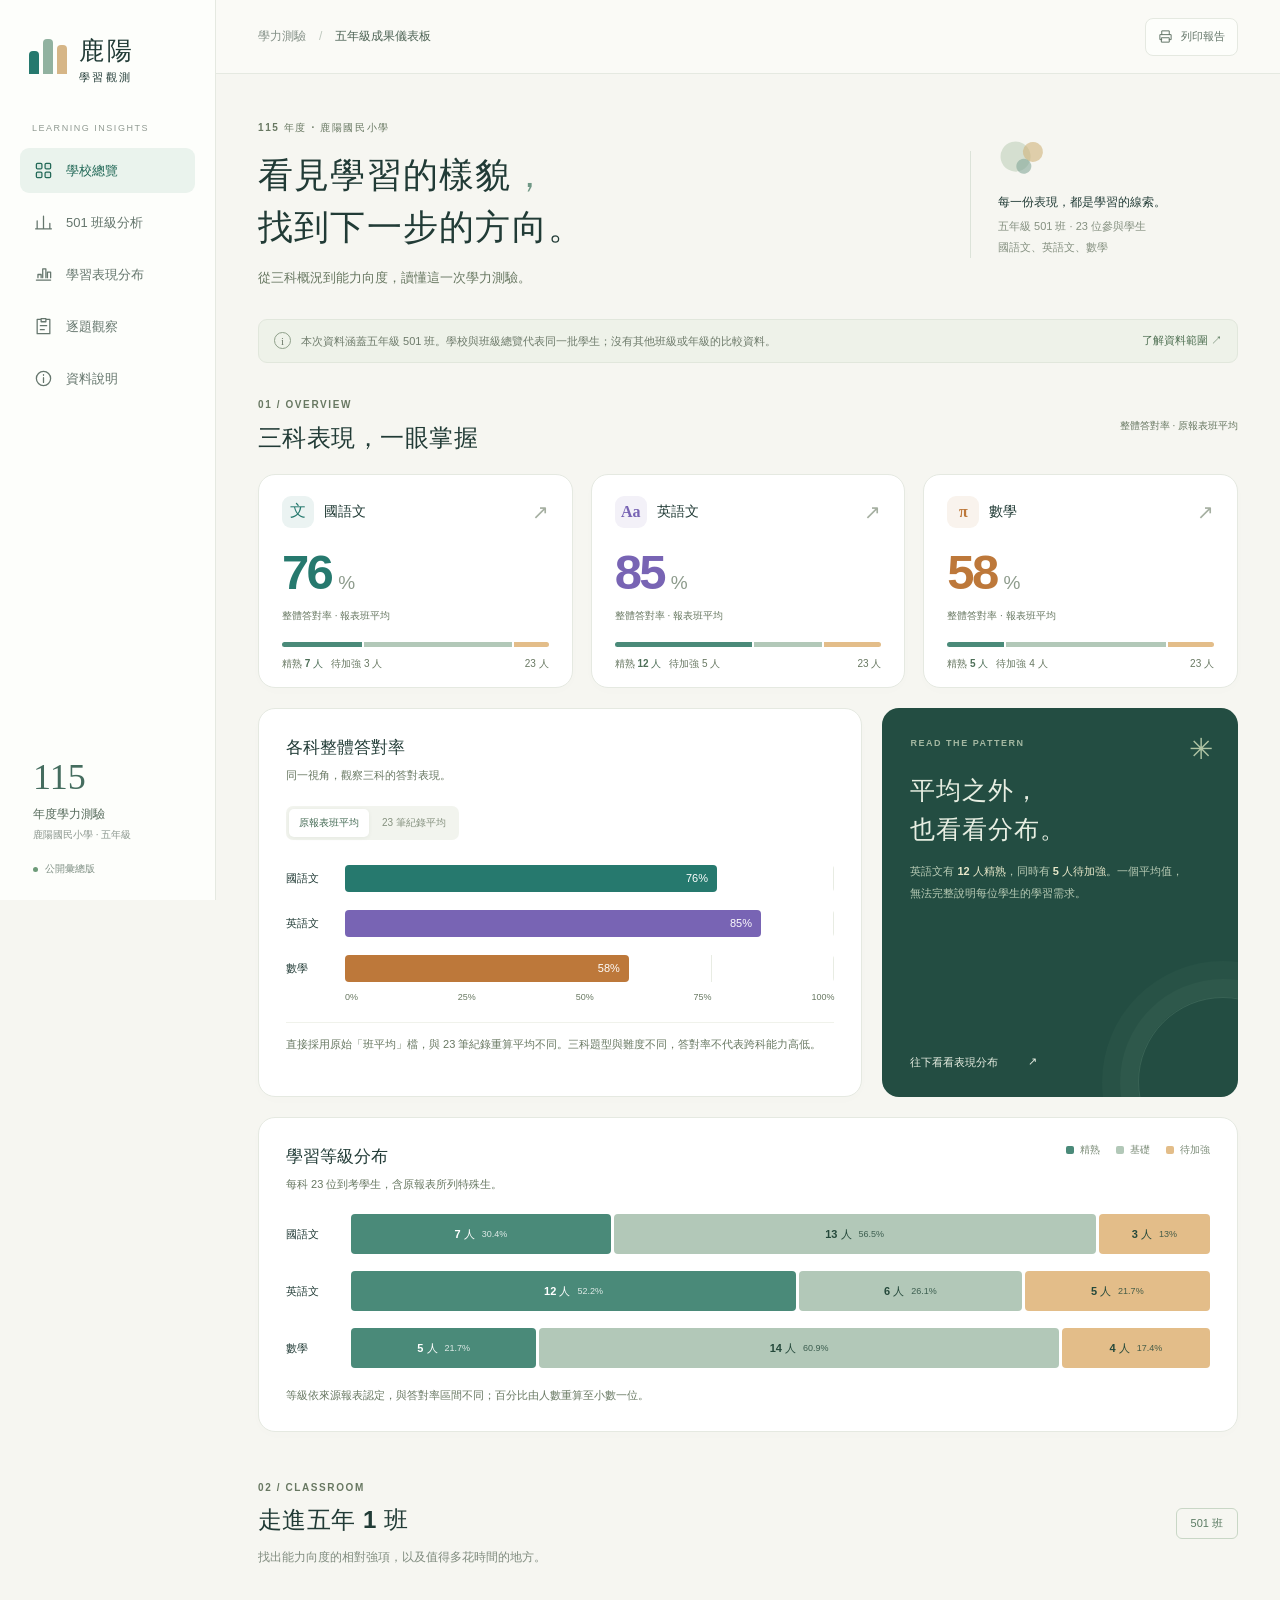
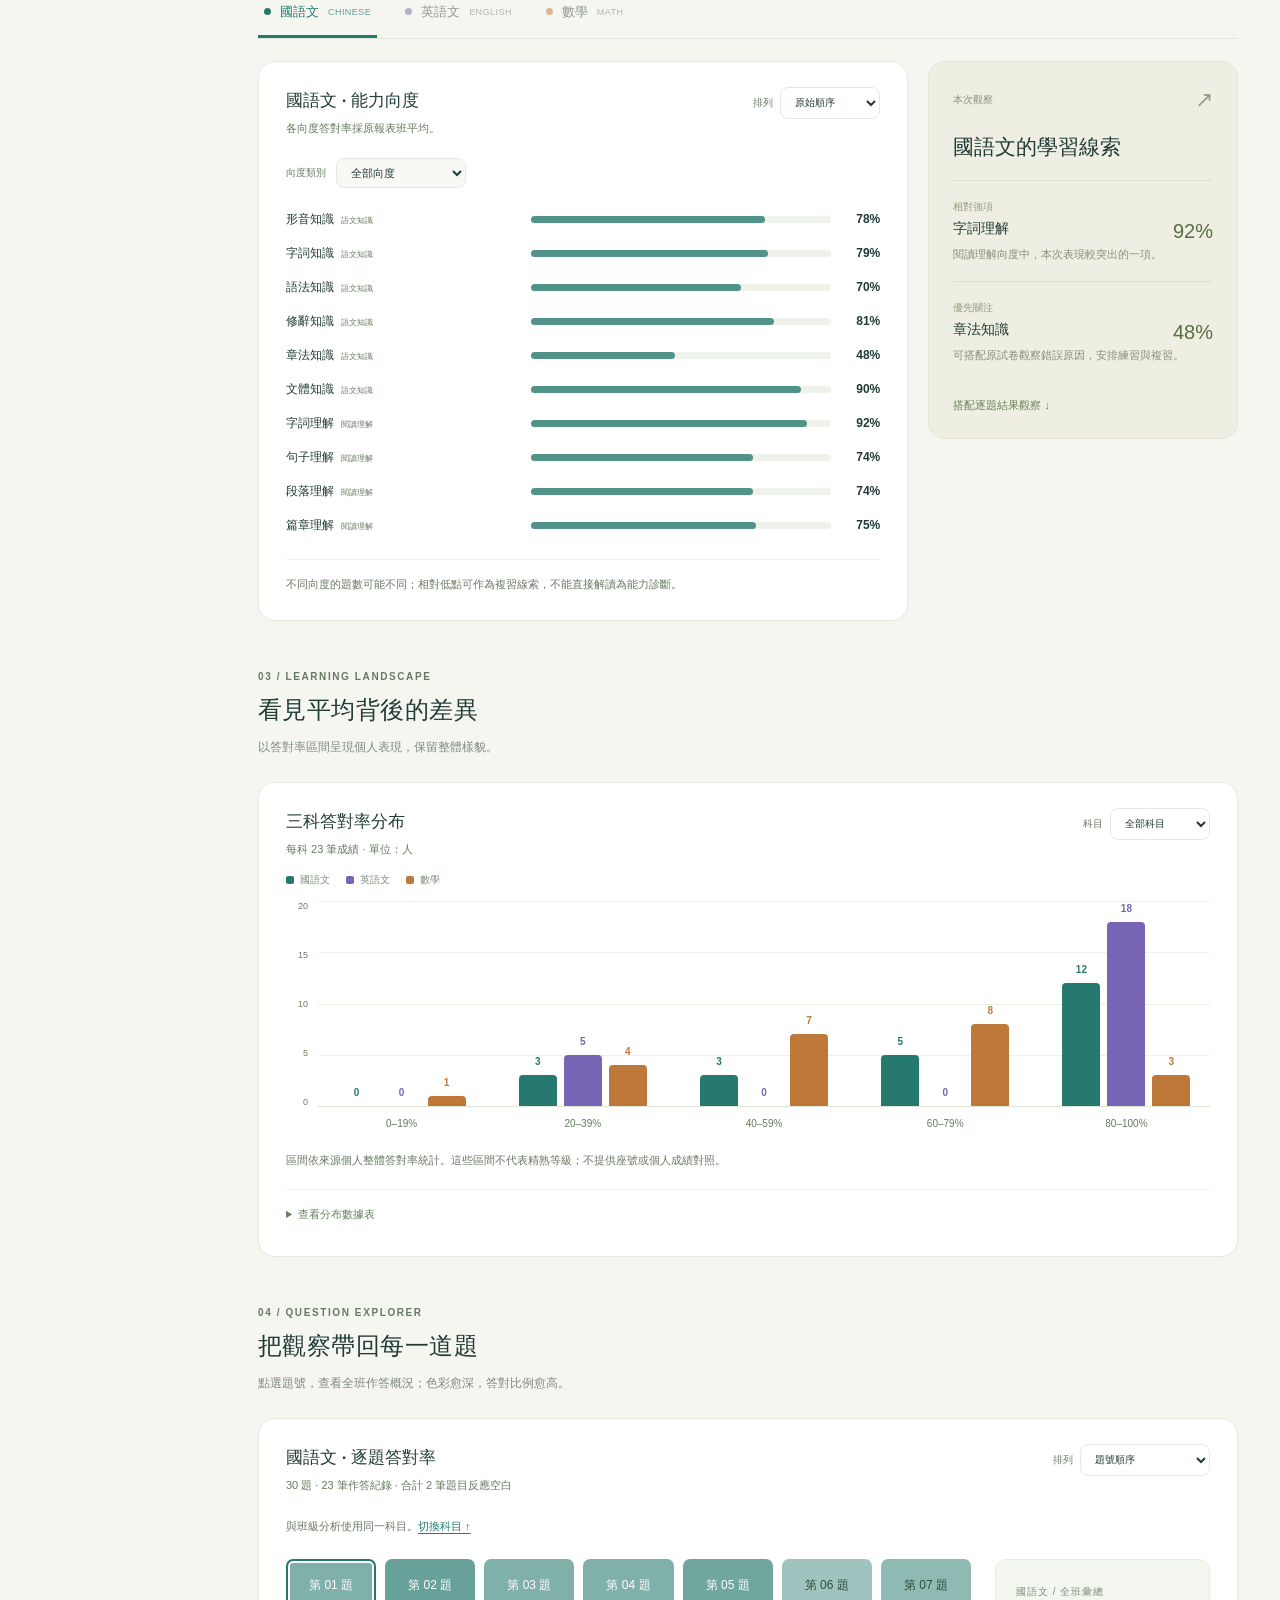
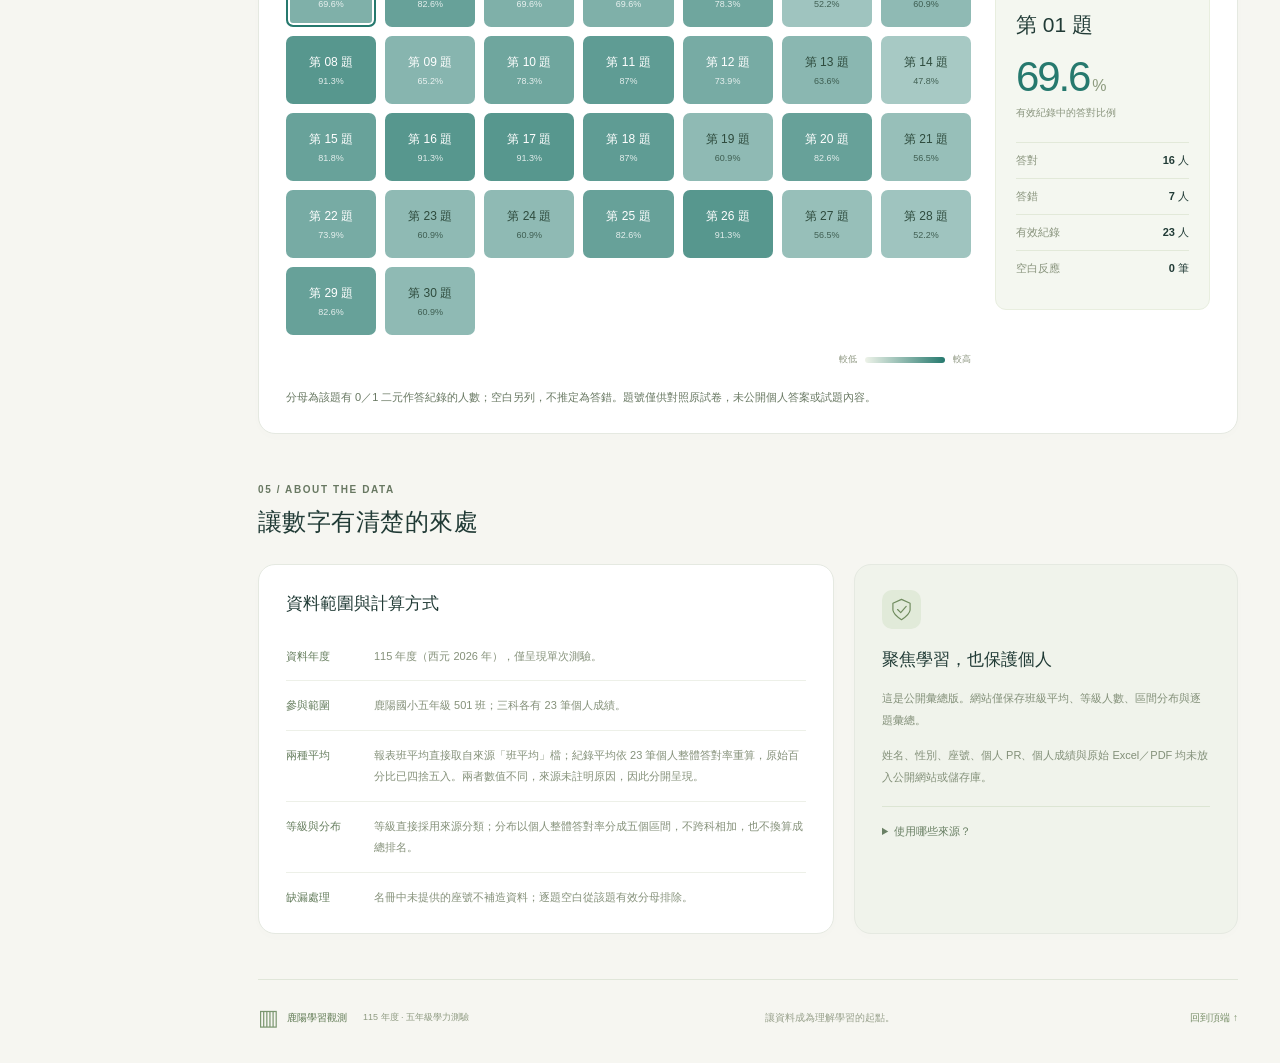
==== index.html @ e08a17ef "Create privacy-preserving grade 5 assessment dashboard" ====
<!doctype html>
<html lang="zh-Hant">
<head>
  <meta charset="utf-8">
  <meta name="viewport" content="width=device-width, initial-scale=1">
  <meta name="theme-color" content="#26796e">
  <meta name="description" content="115 年度鹿陽國小五年級學力測驗公開儀表板，以三科概況、能力向度與匿名分布，看見學習的方向。">
  <title>鹿陽學習觀測｜115 年度學力測驗</title>
  <link rel="icon" href="./favicon.svg" type="image/svg+xml">
  <link rel="stylesheet" href="./styles.css">
  <script src="./app.js" defer></script>
</head>
<body>
  <a class="skip-link" href="#main">跳到主要內容</a>
  <aside class="sidebar" aria-label="主要導覽">
    <a class="brand" href="#overview" aria-label="鹿陽學習觀測，回到總覽"><span class="brand-mark" aria-hidden="true"><i></i><i></i><i></i></span><span>鹿陽<span class="brand-sub">學習觀測</span></span></a>
    <div class="sidebar-caption">LEARNING INSIGHTS</div>
    <nav>
      <a class="nav-link active" href="#overview"><svg viewBox="0 0 24 24" aria-hidden="true"><rect x="3" y="3" width="7" height="7" rx="1.5"/><rect x="14" y="3" width="7" height="7" rx="1.5"/><rect x="3" y="14" width="7" height="7" rx="1.5"/><rect x="14" y="14" width="7" height="7" rx="1.5"/></svg>學校總覽</a>
      <a class="nav-link" href="#class-analysis"><svg viewBox="0 0 24 24" aria-hidden="true"><path d="M4 20V10m8 10V4m8 16v-7M2 20h20"/></svg>501 班級分析</a>
      <a class="nav-link" href="#distribution"><svg viewBox="0 0 24 24" aria-hidden="true"><path d="M3 19h18M5 16v-4h4v4m2 0V5h4v11m2 0V9h4v7"/></svg>學習表現分布</a>
      <a class="nav-link" href="#questions"><svg viewBox="0 0 24 24" aria-hidden="true"><path d="M8 3H4v18h16V3h-4M9 2h6v4H9zM8 11h8m-8 5h5"/></svg>逐題觀察</a>
      <a class="nav-link" href="#methods"><svg viewBox="0 0 24 24" aria-hidden="true"><circle cx="12" cy="12" r="9"/><path d="M12 11v6m0-10v1"/></svg>資料說明</a>
    </nav>
    <div class="sidebar-bottom"><span class="year-badge">115</span><p>年度學力測驗<span>鹿陽國民小學 · 五年級</span></p><div class="public-label"><span></span>公開彙總版</div></div>
  </aside>
  <div class="app-shell">
    <header class="topbar"><p>學力測驗 <span>/</span> <strong>五年級成果儀表板</strong></p><button class="print-button" id="print-button" type="button"><svg viewBox="0 0 24 24" aria-hidden="true"><path d="M6 9V3h12v6M6 17H3V9h18v8h-3M6 14h12v7H6z"/></svg>列印報告</button></header>
    <main id="main">
      <div id="loading" class="loading" role="status">正在整理學習圖像…</div>
      <div id="dashboard" hidden>
        <section id="overview" aria-labelledby="overview-heading">
          <div class="hero"><div><p class="eyebrow">115 年度 · 鹿陽國民小學</p><h1 id="overview-heading">看見學習的樣貌<span>，</span><br>找到下一步的方向。</h1><p class="hero-description">從三科概況到能力向度，讀懂這一次學力測驗。</p></div><div class="hero-note"><span class="orbit" aria-hidden="true"><i></i><i></i><i></i></span><strong>每一份表現，都是學習的線索。</strong><p>五年級 501 班 · 23 位參與學生<br>國語文、英語文、數學</p></div></div>
          <div class="scope-note"><span class="info-icon" aria-hidden="true">i</span><p>本次資料涵蓋五年級 501 班。學校與班級總覽代表同一批學生；沒有其他班級或年級的比較資料。</p><a href="#methods">了解資料範圍 <span aria-hidden="true">↗</span></a></div>
          <div class="section-header compact"><div><p class="eyebrow">01 / OVERVIEW</p><h2>三科表現，一眼掌握</h2></div><span class="small-label">整體答對率 · 原報表班平均</span></div>
          <div class="subject-cards" id="subject-cards"></div>
          <div class="overview-grid">
            <article class="panel comparison-panel"><div class="panel-heading"><div><h3>各科整體答對率</h3><p>同一視角，觀察三科的答對表現。</p></div></div><div class="segmented" id="average-mode" aria-label="平均計算口徑"><button type="button" data-mode="reportedAverage" aria-pressed="true">原報表班平均</button><button type="button" data-mode="recordMean" aria-pressed="false">23 筆紀錄平均</button></div><div id="average-chart" class="average-chart"></div><div class="axis-labels"><span>0%</span><span>25%</span><span>50%</span><span>75%</span><span>100%</span></div><p class="chart-note" id="average-note"></p></article>
            <article class="insight-panel"><div class="insight-icon" aria-hidden="true">✳</div><p class="eyebrow">READ THE PATTERN</p><h3>平均之外，<br>也看看分布。</h3><p>英語文有 <strong>12 人精熟</strong>，同時有 <strong>5 人待加強</strong>。一個平均值，無法完整說明每位學生的學習需求。</p><a href="#distribution">往下看看表現分布 <span aria-hidden="true">↗</span></a><div class="insight-decoration" aria-hidden="true"></div></article>
          </div>
          <article class="panel levels-panel"><div class="panel-heading"><div><h3>學習等級分布</h3><p>每科 23 位到考學生，含原報表所列特殊生。</p></div><div class="legend"><span><i class="mastery"></i>精熟</span><span><i class="basic"></i>基礎</span><span><i class="support"></i>待加強</span></div></div><div id="level-chart"></div><p class="chart-note">等級依來源報表認定，與答對率區間不同；百分比由人數重算至小數一位。</p></article>
        </section>
        <section id="class-analysis" aria-labelledby="class-heading">
          <div class="section-header"><div><p class="eyebrow">02 / CLASSROOM</p><h2 id="class-heading">走進五年 1 班</h2><p>找出能力向度的相對強項，以及值得多花時間的地方。</p></div><span class="outline-badge">501 班</span></div>
          <div class="subject-tabs" id="subject-tabs" aria-label="分析科目"></div>
          <div class="class-grid"><article class="panel dimensions-panel"><div class="panel-heading"><div><h3><span id="dimension-subject">國語文</span> · 能力向度</h3><p>各向度答對率採原報表班平均。</p></div><label class="sort-control">排列<select id="dimension-sort"><option value="original">原始順序</option><option value="ascending">由低至高</option><option value="descending">由高至低</option></select></label></div><div class="filter-row"><label for="dimension-group">向度類別</label><select id="dimension-group"></select></div><div id="dimension-chart" class="dimension-chart"></div><p class="chart-note">不同向度的題數可能不同；相對低點可作為複習線索，不能直接解讀為能力診斷。</p></article>
          <aside class="learning-note"><div class="note-top"><span class="small-label">本次觀察</span><span class="note-mark" aria-hidden="true">↗</span></div><h3 id="learning-title"></h3><div id="learning-content"></div><a href="#questions" class="text-link">搭配逐題結果觀察 <span aria-hidden="true">↓</span></a></aside></div>
        </section>
        <section id="distribution" aria-labelledby="distribution-heading"><div class="section-header"><div><p class="eyebrow">03 / LEARNING LANDSCAPE</p><h2 id="distribution-heading">看見平均背後的差異</h2><p>以答對率區間呈現個人表現，保留整體樣貌。</p></div></div><article class="panel"><div class="panel-heading"><div><h3>三科答對率分布</h3><p>每科 23 筆成績 · 單位：人</p></div><label class="sort-control">科目<select id="distribution-filter"><option value="all">全部科目</option><option value="chinese">國語文</option><option value="english">英語文</option><option value="math">數學</option></select></label></div><div class="legend subjects-legend" id="distribution-legend"></div><div id="distribution-chart" class="distribution-chart"></div><p class="chart-note">區間依來源個人整體答對率統計。這些區間不代表精熟等級；不提供座號或個人成績對照。</p><details class="data-details"><summary>查看分布數據表</summary><div class="table-scroll" id="distribution-table"></div></details></article></section>
        <section id="questions" aria-labelledby="questions-heading"><div class="section-header"><div><p class="eyebrow">04 / QUESTION EXPLORER</p><h2 id="questions-heading">把觀察帶回每一道題</h2><p>點選題號，查看全班作答概況；色彩愈深，答對比例愈高。</p></div></div><article class="panel question-panel"><div class="panel-heading"><div><h3><span id="question-subject">國語文</span> · 逐題答對率</h3><p id="question-summary"></p></div><label class="sort-control">排列<select id="question-sort"><option value="original">題號順序</option><option value="ascending">答對率由低至高</option></select></label></div><p class="chart-note question-subject-note">與班級分析使用同一科目。<a href="#class-analysis">切換科目 ↑</a></p><div class="question-layout"><div><div id="question-grid" class="question-grid"></div><div class="heat-legend"><span>較低</span><i></i><span>較高</span></div></div><div class="question-detail" id="question-detail" aria-live="polite"></div></div><p class="chart-note">分母為該題有 0／1 二元作答紀錄的人數；空白另列，不推定為答錯。題號僅供對照原試卷，未公開個人答案或試題內容。</p></article></section>
        <section id="methods" aria-labelledby="methods-heading"><div class="section-header"><div><p class="eyebrow">05 / ABOUT THE DATA</p><h2 id="methods-heading">讓數字有清楚的來處</h2></div></div><div class="methods-grid"><article class="panel"><h3>資料範圍與計算方式</h3><dl class="method-list"><div><dt>資料年度</dt><dd>115 年度（西元 2026 年），僅呈現單次測驗。</dd></div><div><dt>參與範圍</dt><dd>鹿陽國小五年級 501 班；三科各有 23 筆個人成績。</dd></div><div><dt>兩種平均</dt><dd id="method-average"></dd></div><div><dt>等級與分布</dt><dd>等級直接採用來源分類；分布以個人整體答對率分成五個區間，不跨科相加，也不換算成總排名。</dd></div><div><dt>缺漏處理</dt><dd>名冊中未提供的座號不補造資料；逐題空白從該題有效分母排除。</dd></div></dl></article><article class="panel privacy-panel"><div class="privacy-icon" aria-hidden="true"><svg viewBox="0 0 32 32"><path d="M16 3 5 8v8c0 6 11 13 11 13s11-7 11-13V8Z"/><path d="m11 16 4 4 7-8"/></svg></div><h3>聚焦學習，也保護個人</h3><p>這是公開彙總版。網站僅保存班級平均、等級人數、區間分布與逐題彙總。</p><p>姓名、性別、座號、個人 PR、個人成績與原始 Excel／PDF 均未放入公開網站或儲存庫。</p><details class="data-details"><summary>使用哪些來源？</summary><p>各科「班平均」「各校等級資料」「答對率」「作答反應」Excel。資料僅在本機轉換成彙總；個人成績 PDF 未公開。</p></details></article></div></section>
        <footer><div class="footer-brand"><span class="mini-mark" aria-hidden="true">▥</span> 鹿陽學習觀測<span>115 年度 · 五年級學力測驗</span></div><p>讓資料成為理解學習的起點。</p><a href="#overview">回到頂端 ↑</a></footer>
      </div>
      <noscript><p class="error-message">此儀表板需要 JavaScript 才能顯示互動圖表，請在瀏覽器啟用 JavaScript。</p></noscript>
    </main>
  </div>
</body>
</html>
---- styles.css ----
@charset "UTF-8";
:root{--bg:#f6f6f1;--paper:#fff;--ink:#213b36;--muted:#75827b;--line:#e5e9e1;--teal:#26796e;--teal-soft:#eaf3ed;--purple:#7864b4;--orange:#bd783a;--mastery:#4a8a79;--basic:#b2c8b8;--support:#e3bd89;--radius:17px;--shadow:0 3px 16px #233b2a03;font-family:"Segoe UI","Noto Sans TC","Microsoft JhengHei",sans-serif;font-size:14px;color:var(--ink);background:var(--bg);font-synthesis:none}
*{box-sizing:border-box}html{scroll-behavior:smooth;scroll-padding-top:30px}body{margin:0}button,select{font:inherit}button,a,select{-webkit-tap-highlight-color:transparent}a{color:inherit;text-decoration:none}button{cursor:pointer}button:focus-visible,a:focus-visible,select:focus-visible,summary:focus-visible{outline:3px solid #b7802f;outline-offset:4px}button{color:inherit}button:disabled{cursor:default}button svg,a svg{width:19px;height:19px;fill:none;stroke:currentColor;stroke-width:1.6;stroke-linecap:round;stroke-linejoin:round}h1,h2,h3,p{margin:0}h2{font-size:24px;letter-spacing:.02em;line-height:1.5;font-weight:650}h3{font-size:17px;line-height:1.6;font-weight:650}p{line-height:1.85}button,select{min-height:38px}select{border:1px solid var(--line);border-radius:8px;background:#fff;padding:7px 28px 7px 10px;color:var(--ink);max-width:100%}svg text{font-family:inherit}.skip-link{position:fixed;top:8px;left:8px;transform:translateY(-150%);padding:10px 20px;background:var(--ink);color:white;z-index:20}.skip-link:focus{transform:none}[hidden]{display:none!important}
.sidebar{position:fixed;inset:0 auto 0 0;width:216px;background:#fdfefb;border-right:1px solid var(--line);padding:34px 20px 24px;z-index:10;display:flex;flex-direction:column}.brand{display:flex;align-items:center;gap:12px;padding-left:9px;font-size:25px;font-weight:750;letter-spacing:.1em}.brand-sub{display:block;font-size:11px;font-weight:500;letter-spacing:.21em;margin-top:3px}.brand-mark{width:38px;height:43px;display:flex;align-items:flex-end;gap:4px;padding-bottom:7px}.brand-mark i{width:10px;border-radius:4px 4px 0 0;background:var(--teal);height:23px}.brand-mark i:nth-child(2){height:35px;background:#91b2a0}.brand-mark i:nth-child(3){height:29px;background:#d6b687}.sidebar-caption{font-size:9px;letter-spacing:.17em;color:#919b93;margin:38px 0 15px 12px}.sidebar nav{display:flex;flex-direction:column;gap:7px}.nav-link{display:flex;align-items:center;gap:13px;padding:13px 14px;font-size:13px;border-radius:9px;color:#65766d;transition:background .2s,color .2s}.nav-link:hover{background:#f1f5ef}.nav-link.active{background:var(--teal-soft);color:#236958;font-weight:650}.nav-link.active svg rect{fill:#26796e19}.sidebar-bottom{margin-top:auto;padding:30px 13px 0}.year-badge{font-family:Georgia,serif;color:#456d5f;font-size:36px;line-height:1}.sidebar-bottom p{font-size:12px;color:#566a5b;margin:8px 0 18px}.sidebar-bottom p span{display:block;font-size:10px;color:#8c978f}.public-label{font-size:10px;color:#829287;display:flex;gap:7px;align-items:center}.public-label>span{width:5px;height:5px;background:#6d9b79;border-radius:100%}.app-shell{margin-left:216px}.topbar{height:74px;border-bottom:1px solid var(--line);display:flex;align-items:center;justify-content:space-between;padding:0 42px;color:#849087;font-size:12px;background:#fdfefb99}.topbar p{display:flex;gap:13px;align-items:center}.topbar p span{color:#bdc7bd}.topbar strong{font-weight:500;color:#4c6254}.print-button{border:1px solid var(--line);background:#fdfefb;border-radius:8px;display:flex;align-items:center;gap:8px;padding:8px 12px;font-size:11px;color:#65776a}.print-button svg{width:15px;height:15px}main{max-width:1440px;margin:auto;padding:0 42px}.hero{display:flex;justify-content:space-between;align-items:center;gap:30px;padding:45px 0 29px}.eyebrow{font-size:10px;font-weight:600;letter-spacing:.16em;color:#7d8c80}.hero>.eyebrow{font-size:11px}h1{font-size:35px;line-height:1.5;font-weight:650;letter-spacing:.035em;margin:11px 0 12px}h1 span{color:#709886}.hero-description{font-size:13px;color:#78867a}.hero-note{min-width:268px;position:relative;padding:28px 0 0 27px;border-left:1px solid #dce3d9}.hero-note strong{display:block;font-weight:500;font-size:12px;margin-top:15px}.hero-note p{font-size:11px;color:#859080;margin-top:5px;line-height:1.9}.orbit{position:absolute;top:-13px;left:30px;display:block;width:57px;height:37px;transform:rotate(-15deg)}.orbit i{position:absolute;border-radius:50%;width:30px;height:30px;background:#c1d2bd9c}.orbit i:nth-child(2){left:23px;top:5px;width:20px;height:20px;background:#cfb37d9c}.orbit i:nth-child(3){left:13px;top:19px;width:15px;height:15px;background:#86a89a9c}.scope-note{display:flex;align-items:center;gap:10px;border:1px solid #e1e7dc;border-radius:9px;padding:12px 15px;color:#6e7b6b;background:#eef2e9;font-size:11px}.scope-note p{flex:1;line-height:1.7}.scope-note a{white-space:nowrap;color:#507154}.info-icon{width:17px;height:17px;display:grid;place-items:center;border:1px solid #8fa08a;border-radius:50%;font-family:Georgia,serif;flex-shrink:0;font-size:11px}.section-header{display:flex;justify-content:space-between;align-items:center;gap:18px;margin:47px 0 24px}.section-header.compact{margin:33px 0 18px}.section-header .eyebrow{margin-bottom:5px}.section-header p:not(.eyebrow){font-size:12px;color:#7f8b7e;margin-top:8px}.small-label{font-size:10px;color:#86907f;white-space:nowrap}.subject-cards{display:grid;grid-template-columns:repeat(3,1fr);gap:18px}.subject-card{background:#fff;border:1px solid var(--line);border-radius:var(--radius);padding:21px 23px 16px;position:relative;box-shadow:var(--shadow);transition:transform .2s,border-color .2s}.subject-card:hover{transform:translateY(-3px);border-color:var(--subject)}.subject-card-top{display:flex;justify-content:space-between;align-items:center}.subject-card-title{display:flex;align-items:center;gap:10px;font-size:14px;font-weight:650}.subject-symbol{width:32px;height:32px;border-radius:9px;background:color-mix(in srgb,var(--subject) 9%,white);display:grid;place-items:center;color:var(--subject);font-family:Georgia,serif;font-size:16px}.card-arrow{font-size:20px;color:#a5afa1}.score-line{display:flex;align-items:baseline;gap:7px;margin:18px 0 7px}.big-number{font-size:49px;line-height:1.1;letter-spacing:-.055em;font-weight:550;color:var(--subject)}.percent{font-size:19px;font-weight:400;color:#8d9b8c}.metric-label{font-size:10px;color:#899483}.card-levels{display:flex;height:5px;border-radius:20px;overflow:hidden;margin:17px 0 10px;gap:2px}.card-levels span{min-width:2px}.card-bottom{display:flex;justify-content:space-between;font-size:10px;color:#879280}.card-bottom strong{font-weight:550;color:#4e6f58}.overview-grid{display:grid;grid-template-columns:minmax(0,1.7fr) minmax(0,1fr);gap:20px;margin-top:20px}.panel{border:1px solid var(--line);background:var(--paper);padding:25px 27px;border-radius:var(--radius);box-shadow:var(--shadow)}.panel-heading{display:flex;justify-content:space-between;gap:15px;align-items:flex-start;margin-bottom:20px}.panel-heading p{font-size:11px;color:#899282;margin-top:4px}.segmented{display:inline-flex;gap:3px;padding:3px;background:#f2f4ee;border-radius:7px;margin:0 0 25px}.segmented button{border:0;background:transparent;font-size:10px;padding:6px 10px;min-height:28px;border-radius:5px;color:#85917f}.segmented button[aria-pressed=true]{background:#fff;color:#466c56;box-shadow:0 1px 4px #1e402010}.average-chart{display:grid;gap:18px}.average-row{display:grid;grid-template-columns:49px minmax(0,1fr);align-items:center;gap:10px;font-size:11px}.average-track{height:27px;border-radius:4px;background:repeating-linear-gradient(to right,transparent,transparent calc(25% - 1px),#e8ece3 calc(25% - 1px),#e8ece3 25%);position:relative}.average-bar{height:100%;width:calc(var(--value)*1%);background:var(--subject);border-radius:4px;display:flex;align-items:center;justify-content:flex-end;transition:width .35s}.average-bar strong{color:white;font-size:11px;font-weight:500;margin-right:9px}.axis-labels{display:flex;justify-content:space-between;margin:10px 0 20px 59px;font-size:9px;color:#99a28e}.chart-note{font-size:10px;line-height:1.8;color:#889280}.chart-note a{color:var(--teal);text-decoration:underline;text-underline-offset:3px}.comparison-panel .chart-note{border-top:1px solid #f0f2eb;padding-top:12px;min-height:49px}.insight-panel{border-radius:var(--radius);background:#234d42;position:relative;overflow:hidden;color:#e7eee2;padding:27px 28px;display:flex;flex-direction:column;align-items:flex-start}.insight-panel .eyebrow{color:#a4b8a2;font-size:9px;letter-spacing:.17em}.insight-icon{position:absolute;right:25px;top:24px;font-size:29px;color:#b0c4a4;font-weight:300}.insight-panel h3{font-size:25px;line-height:1.55;font-weight:500;margin:19px 0 13px;letter-spacing:.04em}.insight-panel>p:not(.eyebrow){font-size:11px;line-height:1.95;color:#b8cbb5;max-width:280px}.insight-panel strong{font-weight:600;color:#e7e7c9}.insight-panel a{font-size:11px;margin-top:auto;padding-top:23px;display:flex;gap:30px;z-index:1}.insight-decoration{position:absolute;width:170px;height:170px;border:1px solid #6f99854a;border-radius:50%;right:-70px;bottom:-70px;box-shadow:0 0 0 18px #6f998514,0 0 0 36px #6f998510}.levels-panel{margin-top:20px}.legend{display:flex;gap:16px;align-items:center;font-size:10px;color:#7c8c78;flex-wrap:wrap}.legend>span{display:flex;gap:6px;align-items:center}.legend i{width:8px;height:8px;border-radius:2px;display:inline-block;flex-shrink:0}.mastery{background:var(--mastery)}.basic{background:var(--basic)}.support{background:var(--support)}.level-row{display:grid;grid-template-columns:50px minmax(0,1fr);gap:15px;align-items:center;margin:17px 0}.level-name{font-size:11px}.level-stack{height:40px;display:flex;gap:3px}.level-segment{display:flex;align-items:center;justify-content:center;gap:7px;font-size:11px;color:#25493b;min-width:0;border-radius:4px}.level-segment.mastery{color:white}.level-segment small{font-size:9px;opacity:.82}.levels-panel>.chart-note{margin-top:18px}.outline-badge{font-size:11px;color:#5b7b63;padding:7px 14px;border:1px solid #c9d7c6;border-radius:6px}.subject-tabs{display:flex;gap:22px;border-bottom:1px solid #dfe6d9;margin-bottom:22px}.subject-tab{display:flex;gap:9px;align-items:center;padding:10px 6px 14px;border:0;border-bottom:3px solid transparent;background:none;font-size:13px;color:#919b8c}.subject-tab>i{width:7px;height:7px;background:var(--subject);border-radius:50%;opacity:.5}.subject-tab[aria-pressed=true]{color:var(--subject);border-bottom-color:var(--subject);font-weight:650}.subject-tab[aria-pressed=true]>i{opacity:1}.subject-tab .tab-en{font-size:9px;font-weight:400;letter-spacing:.05em;opacity:.7}.class-grid{display:grid;grid-template-columns:minmax(0,2.1fr) minmax(0,1fr);gap:20px}.sort-control{display:flex;gap:7px;align-items:center;font-size:10px;color:#85927d;white-space:nowrap}.sort-control select{font-size:10px;min-height:32px;padding-top:5px;padding-bottom:5px;max-width:170px}.filter-row{display:flex;gap:10px;align-items:center;margin-bottom:22px;font-size:10px;color:#899280}.filter-row select{font-size:11px;min-width:130px;min-height:30px;padding-top:4px;padding-bottom:4px;background:#f8f9f5}.dimension-chart{display:grid;gap:16px}.dimension-row{display:grid;grid-template-columns:minmax(140px,1fr) minmax(90px,1.3fr) 35px;align-items:center;gap:14px}.dimension-label{font-size:11px;line-height:1.5}.dimension-label small{font-size:8px;color:#a0a895;margin-left:7px}.dimension-track{height:7px;background:#eff2eb;border-radius:6px;position:relative}.dimension-bar{width:calc(var(--value)*1%);height:100%;background:var(--subject);opacity:.78;border-radius:6px;transition:width .35s}.dimension-value{font-size:11px;font-weight:600;text-align:right}.dimensions-panel>.chart-note{margin-top:25px;padding-top:15px;border-top:1px solid #eef1e8}.learning-note{background:#eeeee2;border:1px solid #e4e5d7;border-radius:var(--radius);padding:25px 24px;align-self:start}.note-top{display:flex;align-items:center;justify-content:space-between}.learning-note .small-label{color:#8b8d74}.note-mark{font-size:22px;color:#9c9d81}.learning-note h3{font-size:21px;line-height:1.5;font-weight:500;margin:18px 0}.observation{padding:16px 0;border-top:1px solid #dedfce}.observation .observation-label{font-size:10px;color:#94977d}.observation strong{display:block;font-weight:500;font-size:14px;margin:6px 0}.observation strong span{font-size:20px;color:#586f45;float:right}.observation p{font-size:11px;color:#898e77}.text-link{display:block;font-size:11px;color:#6c805c;margin-top:17px}.subjects-legend{margin-top:-6px;margin-bottom:14px}.distribution-chart{height:250px;display:grid;grid-template-columns:24px 1fr;gap:8px}.y-axis{height:206px;display:flex;flex-direction:column;justify-content:space-between;text-align:right;padding-right:2px;font-size:9px;color:#8d9983}.histogram{position:relative;display:grid;grid-template-columns:repeat(5,1fr);gap:14px;height:206px;border-bottom:1px solid #dfe6d8;background:repeating-linear-gradient(to top,transparent,transparent calc(25% - 1px),#eef1e8 calc(25% - 1px),#eef1e8 25%)}.bin-group{display:flex;align-items:flex-end;justify-content:center;gap:7px;position:relative;padding:20px 10px 0}.hist-bar{max-width:38px;width:30%;min-height:3px;height:calc(var(--height)*1%);background:var(--subject);border-radius:4px 4px 0 0;position:relative;transition:height .3s}.hist-bar>span{position:absolute;top:-19px;left:50%;transform:translateX(-50%);font-size:10px;color:var(--subject);font-weight:600}.bin-label{position:absolute;top:calc(100% + 12px);left:50%;transform:translateX(-50%);white-space:nowrap;font-size:10px;color:#7f8c73}.data-details{border-top:1px solid #edf0e6;margin-top:18px;padding-top:13px}.data-details summary{font-size:11px;color:#6a8065;cursor:pointer;padding:4px 0;min-height:28px}.data-details>p{font-size:11px;margin-top:10px;color:#808b75}.table-scroll{overflow-x:auto;margin-top:10px}table{width:100%;border-collapse:collapse;font-size:11px;text-align:right}th,td{padding:12px;border-bottom:1px solid #edf0e6;white-space:nowrap}th:first-child,td:first-child{text-align:left}th{font-weight:600;background:#f7f9f2}.question-subject-note{margin-top:-12px;margin-bottom:22px}.question-layout{display:grid;grid-template-columns:minmax(0,1fr) 215px;gap:24px}.question-grid{display:grid;grid-template-columns:repeat(7,minmax(0,1fr));gap:9px}.question-cell{min-height:68px;border:2px solid transparent;border-radius:7px;display:flex;flex-direction:column;align-items:center;justify-content:center;gap:5px;background:var(--cell);font-size:12px;color:var(--cell-ink);transition:transform .15s,border-color .15s;padding:8px 4px}.question-cell:hover{transform:translateY(-2px)}.question-cell[aria-pressed=true]{border-color:var(--subject);box-shadow:0 0 0 2px white inset}.question-cell small{font-size:9px;opacity:.82}.heat-legend{display:flex;justify-content:flex-end;align-items:center;gap:8px;font-size:9px;color:#8c957f;margin-top:18px}.heat-legend>i{display:block;width:80px;height:6px;border-radius:10px;background:linear-gradient(to right,#eef3e9,var(--subject))}.question-detail{background:#f4f7f0;border:1px solid #e8eedf;border-radius:11px;padding:23px 20px;align-self:start}.question-detail .detail-eyebrow{color:#7d9274;font-size:10px;letter-spacing:.1em}.question-detail h4{font-size:21px;margin:9px 0 15px;font-weight:500}.detail-rate{font-size:42px;line-height:1.1;color:var(--subject);letter-spacing:-.05em}.detail-rate small{font-size:16px;margin-left:3px;color:#8c9a7e}.detail-rate+p{font-size:10px;color:#8b967f;margin-top:4px}.detail-counts{margin:20px 0 0}.detail-counts>div{display:flex;justify-content:space-between;align-items:baseline;padding:10px 0;border-top:1px solid #e2e9d9;font-size:11px}.detail-counts dt{color:#89947d}.detail-counts dd{margin:0;font-weight:600}.question-panel>.chart-note{margin-top:22px}.methods-grid{display:grid;grid-template-columns:1.5fr 1fr;gap:20px}.method-list{margin:14px 0 0}.method-list>div{display:grid;grid-template-columns:76px minmax(0,1fr);gap:12px;padding:14px 0;border-bottom:1px solid #edf0e8;font-size:11px;line-height:1.9}.method-list>div:last-child{border:0;padding-bottom:0}.method-list dt{color:#667e5e}.method-list dd{margin:0;color:#85917a}.privacy-panel{background:#f0f3eb}.privacy-icon{width:39px;height:39px;border-radius:10px;background:#e1ead9;display:grid;place-items:center;margin-bottom:17px}.privacy-icon svg{width:25px;height:25px;fill:none;stroke:#6f8b5e;stroke-width:1.5;stroke-linecap:round;stroke-linejoin:round}.privacy-panel>p{font-size:11px;color:#839079;line-height:2;margin-top:13px}.privacy-panel .data-details{border-color:#dce5d3}footer{display:flex;align-items:center;justify-content:space-between;gap:15px;border-top:1px solid #e0e6d9;margin:45px 0 0;padding:25px 0 32px;font-size:10px;color:#97a08b}.footer-brand{display:flex;gap:8px;align-items:center;color:#5e7952}.footer-brand>span:last-child{font-size:9px;color:#8e9a81;margin-left:8px}.mini-mark{font-size:22px;color:#7a9670}footer>a{color:#788f69}.loading{padding:100px 0;text-align:center;color:#7d9274}.error-message{margin:60px 0;padding:30px;background:white;border:1px solid var(--line);border-radius:12px;color:var(--ink)}
@media(min-width:1600px){main{padding:0 60px}.topbar{padding:0 max(42px,calc((100vw - 216px - 1320px)/2))}.hero{padding-top:55px;padding-bottom:35px}.hero h1{font-size:39px}.subject-card{padding:25px 28px 20px}.score-line{margin-top:23px}}
@media(max-width:1200px){.sidebar{width:185px;padding-left:13px;padding-right:13px}.app-shell{margin-left:185px}.topbar{padding:0 28px}main{padding:0 28px}.hero-note{min-width:225px}.hero h1{font-size:30px}.subject-card{padding:18px}.panel{padding:23px}.class-grid{grid-template-columns:minmax(0,1.8fr) minmax(0,1fr)}.dimension-row{grid-template-columns:minmax(100px,1.2fr) minmax(65px,1fr) 32px;gap:10px}.dimension-label small{display:none}.learning-note{padding:23px 20px}.question-grid{grid-template-columns:repeat(6,minmax(0,1fr))}.question-layout{grid-template-columns:minmax(0,1fr) 190px}.methods-grid{grid-template-columns:1.35fr 1fr}.level-segment small{display:none}.histogram{gap:5px}.bin-group{gap:5px;padding-left:6px;padding-right:6px}.footer-brand>span:last-child{display:none}}
@media(max-width:980px){.sidebar{width:78px;padding:27px 10px}.brand{padding-left:9px}.brand>span:last-child,.sidebar-caption,.sidebar-bottom{display:none}.sidebar nav{margin-top:40px}.nav-link{height:48px;width:48px;padding:14px;gap:0;overflow:hidden;white-space:nowrap;font-size:0;align-self:center}.nav-link svg{width:20px;height:20px;flex-shrink:0}.app-shell{margin-left:78px}.hero-note{display:none}.overview-grid{grid-template-columns:1.6fr 1fr}.insight-panel{padding:24px}.insight-panel h3{font-size:23px}.panel-heading{gap:10px}.panel-heading .legend{gap:9px}.class-grid{grid-template-columns:minmax(0,1fr)}.learning-note{display:grid;grid-template-columns:1fr 2fr;column-gap:25px}.learning-note .note-top{grid-column:1;align-self:start}.learning-note h3{grid-column:1;grid-row:2;margin:0}.learning-note #learning-content{grid-column:2;grid-row:1/4;display:grid;grid-template-columns:1fr 1fr;gap:20px}.observation{border-top:0;padding:0}.observation strong span{float:none;display:block;margin-top:8px}.learning-note>a{grid-column:1;align-self:end}.question-grid{grid-template-columns:repeat(6,minmax(0,1fr))}.methods-grid{grid-template-columns:1fr 1fr}.method-list>div{grid-template-columns:1fr;gap:3px}.method-list dt{font-weight:600}.hist-bar{width:28%}.bin-label{font-size:9px}}
@media(max-width:700px){html{scroll-padding-top:84px}.sidebar{position:sticky;inset:auto;top:0;width:100%;height:65px;padding:9px 17px;flex-direction:row;align-items:center;justify-content:space-between;border-right:0;border-bottom:1px solid var(--line);background:#fdfefbf2;backdrop-filter:blur(12px)}.brand{font-size:19px;gap:9px;padding:0}.brand>span:last-child{display:block}.brand-sub{font-size:8px;letter-spacing:.1em;margin-top:1px}.brand-mark{width:28px;height:33px;gap:3px;padding-bottom:4px}.brand-mark i{width:7px;height:18px}.brand-mark i:nth-child(2){height:27px}.brand-mark i:nth-child(3){height:22px}.sidebar nav{margin:0;flex-direction:row;gap:4px}.nav-link{width:37px;height:38px;padding:10px;border-radius:7px}.nav-link svg{width:17px;height:17px}.sidebar nav .nav-link:last-child{display:none}.app-shell{margin:0}.topbar{height:50px;padding:0 20px;font-size:10px;background:transparent}.topbar p{gap:8px}.print-button{font-size:0;min-height:29px;padding:5px 8px;gap:0;border-color:#dfe5d7}main{padding:0 20px}.hero{padding:27px 0 24px}.hero h1{font-size:29px;line-height:1.5;margin:10px 0}.hero .eyebrow{font-size:9px}.hero-description{font-size:11px}.scope-note{align-items:flex-start;font-size:10px;padding:11px 12px;gap:9px}.scope-note a{display:none}.info-icon{margin-top:1px}.section-header{margin:35px 0 18px}.section-header.compact{margin-top:27px;align-items:flex-end}.section-header.compact .small-label{font-size:8px;max-width:85px;white-space:normal;line-height:1.8;text-align:right}h2{font-size:21px}.section-header p:not(.eyebrow){font-size:11px;line-height:1.8;margin-top:6px}.eyebrow{font-size:8px}.subject-cards{gap:8px}.subject-card{padding:13px 11px 12px;border-radius:12px}.subject-card-title{font-size:12px;gap:5px}.subject-symbol{width:23px;height:23px;border-radius:6px;font-size:12px}.card-arrow{display:none}.score-line{margin:16px 0 6px;gap:3px}.big-number{font-size:35px}.percent{font-size:13px}.metric-label{font-size:8px}.card-levels{margin:13px 0 8px;height:4px;gap:1px}.card-bottom{font-size:8px;display:block;line-height:1.9}.card-bottom>span:last-child{display:none}.overview-grid{grid-template-columns:1fr;gap:14px;margin-top:14px}.panel{padding:20px 18px;border-radius:13px}.panel-heading{flex-wrap:wrap;margin-bottom:18px;row-gap:11px}h3{font-size:15px}.panel-heading p{font-size:10px}.segmented{margin-bottom:20px}.segmented button{font-size:10px}.average-chart{gap:16px}.average-row{font-size:10px;grid-template-columns:44px minmax(0,1fr);gap:8px}.average-track{height:27px}.axis-labels{margin-left:52px}.chart-note{font-size:9px}.insight-panel{padding:24px;border-radius:13px;display:block}.insight-panel h3{font-size:22px;margin:12px 0 10px}.insight-panel h3 br{display:none}.insight-panel>p:not(.eyebrow){max-width:none;font-size:11px}.insight-panel a{padding-top:17px;justify-content:space-between;font-size:10px}.insight-icon{top:18px;right:24px;font-size:25px}.levels-panel{margin-top:14px}.levels-panel .panel-heading{margin-bottom:20px}.legend{gap:13px;font-size:9px}.level-row{grid-template-columns:40px 1fr;gap:8px;margin:14px 0}.level-name{font-size:10px}.level-stack{height:34px;gap:2px}.level-segment{font-size:10px}.levels-panel>.chart-note{margin-top:15px}.outline-badge{font-size:10px;padding:6px 10px}.subject-tabs{gap:24px;margin-bottom:16px}.subject-tab{font-size:12px;gap:7px;padding:8px 3px 11px}.subject-tab .tab-en{display:none}.sort-control{font-size:9px;gap:6px}.sort-control select{font-size:10px;max-width:160px}.dimension-row{grid-template-columns:minmax(120px,1.2fr) minmax(60px,1fr) 32px;gap:9px}.dimension-label{font-size:10px}.dimension-value{font-size:10px}.dimension-chart{gap:18px}.filter-row{margin-bottom:24px}.learning-note{display:block;padding:20px;border-radius:13px}.learning-note h3{margin:10px 0 18px;font-size:20px}.learning-note #learning-content{display:grid;gap:18px;grid-template-columns:1fr 1fr}.observation{padding-top:14px;border-top:1px solid #dedfce}.observation strong{font-size:12px}.observation strong span{font-size:22px}.observation p{font-size:10px}.text-link{margin-top:17px;font-size:10px}.distribution-chart{height:225px;grid-template-columns:17px 1fr;gap:4px}.y-axis,.histogram{height:180px}.y-axis{font-size:8px}.histogram{gap:4px}.bin-group{padding:20px 3px 0;gap:4px}.hist-bar{width:27%;border-radius:3px 3px 0 0}.hist-bar>span{font-size:9px;top:-17px}.bin-label{font-size:8px;top:calc(100% + 12px)}.data-details summary{font-size:10px}.question-layout{grid-template-columns:1fr;gap:20px}.question-grid{grid-template-columns:repeat(5,minmax(0,1fr));gap:7px}.question-cell{min-height:61px;font-size:11px;padding:6px 3px}.question-cell small{font-size:8px}.question-detail{display:grid;grid-template-columns:1fr 1fr;padding:18px 20px;column-gap:20px}.question-detail .detail-eyebrow{grid-column:1;align-self:start}.question-detail h4{grid-column:1;margin:7px 0 12px}.detail-rate{grid-column:1;font-size:36px}.detail-rate+p{grid-column:1}.detail-counts{grid-column:2;grid-row:1/5;margin:0;align-self:center}.detail-counts>div{font-size:10px;padding:10px 0}.methods-grid{grid-template-columns:1fr;gap:14px}.method-list>div{grid-template-columns:65px 1fr;gap:10px;font-size:10px}.method-list dt{font-weight:500}.privacy-panel>p{font-size:10px}.privacy-panel{padding:22px}.footer-brand{font-size:10px}.footer-brand>span:last-child{display:none}footer{padding:22px 0 28px;margin-top:30px;align-items:center;font-size:9px}footer>p{display:none}.loading{padding:70px 0}}
@media(prefers-reduced-motion:reduce){html{scroll-behavior:auto}*,*:before,*:after{transition:none!important;animation:none!important}}
@media print{@page{size:A4 portrait;margin:12mm}html{scroll-behavior:auto}body{background:#fff;-webkit-print-color-adjust:exact;print-color-adjust:exact}.sidebar,.topbar,.print-button,.scope-note>a,.text-link,.insight-panel>a,.data-details,footer>a{display:none!important}.app-shell{margin:0}main{max-width:none;padding:0}.hero{padding:10px 0 20px}.hero h1{font-size:25px}.hero-note{display:block}.section-header{margin-top:25px}.panel,.subject-card,.insight-panel,.learning-note{box-shadow:none;break-inside:avoid}.subject-cards{gap:12px}.subject-card{padding:17px}.big-number{font-size:37px}.overview-grid{grid-template-columns:1.6fr 1fr}.class-grid{grid-template-columns:1fr}.learning-note{display:block}.learning-note #learning-content{display:flex;gap:30px}.dimensions-panel{break-inside:avoid}.question-grid{grid-template-columns:repeat(7,1fr)}.question-cell{min-height:45px}.question-layout{grid-template-columns:1fr 160px}.question-detail{padding:18px 15px}.methods-grid{grid-template-columns:1.5fr 1fr}.panel{padding:20px}.question-subject-note{display:none}h2{font-size:21px}.chart-note{font-size:9px}.subject-tabs button,.segmented button,select{border-color:#eee}.subject-tabs button[aria-pressed=false]{display:none}.subject-tabs{margin-bottom:15px}.print-only{display:block}.question-panel .heat-legend{display:none}}
/* Readable annotations and exact histogram scaling. */
.sr-only{position:absolute;width:1px;height:1px;padding:0;margin:-1px;overflow:hidden;clip:rect(0,0,0,0);white-space:nowrap;border:0}
.bin-group{padding-top:0}.hist-bar{min-height:0}
.eyebrow,.small-label,.metric-label,.card-bottom,.panel-heading p,.chart-note,.hero-description,.sort-control,.filter-row,.dimension-label small,.bin-label,.y-axis,.axis-labels{color:#687862}
.panel-heading p,.chart-note{font-size:11px}.dimension-label,.dimension-value{font-size:12px}
@media(max-width:700px){.panel-heading p,.chart-note{font-size:10px}.dimension-label,.dimension-value{font-size:11px}}
@media(max-width:380px){.subject-symbol{display:none}.subject-card-title{font-size:12px}.subject-card{padding-left:9px;padding-right:9px}.sidebar{padding-left:13px;padding-right:13px}.nav-link{width:32px;padding:8px}.subject-tab{font-size:11px}.subject-tabs{gap:19px}}
.card-counts{display:flex;gap:8px}.outline-badge{white-space:nowrap;flex-shrink:0}
@media(max-width:700px){.card-counts{flex-direction:column;gap:1px}.metric-prefix{display:none}}
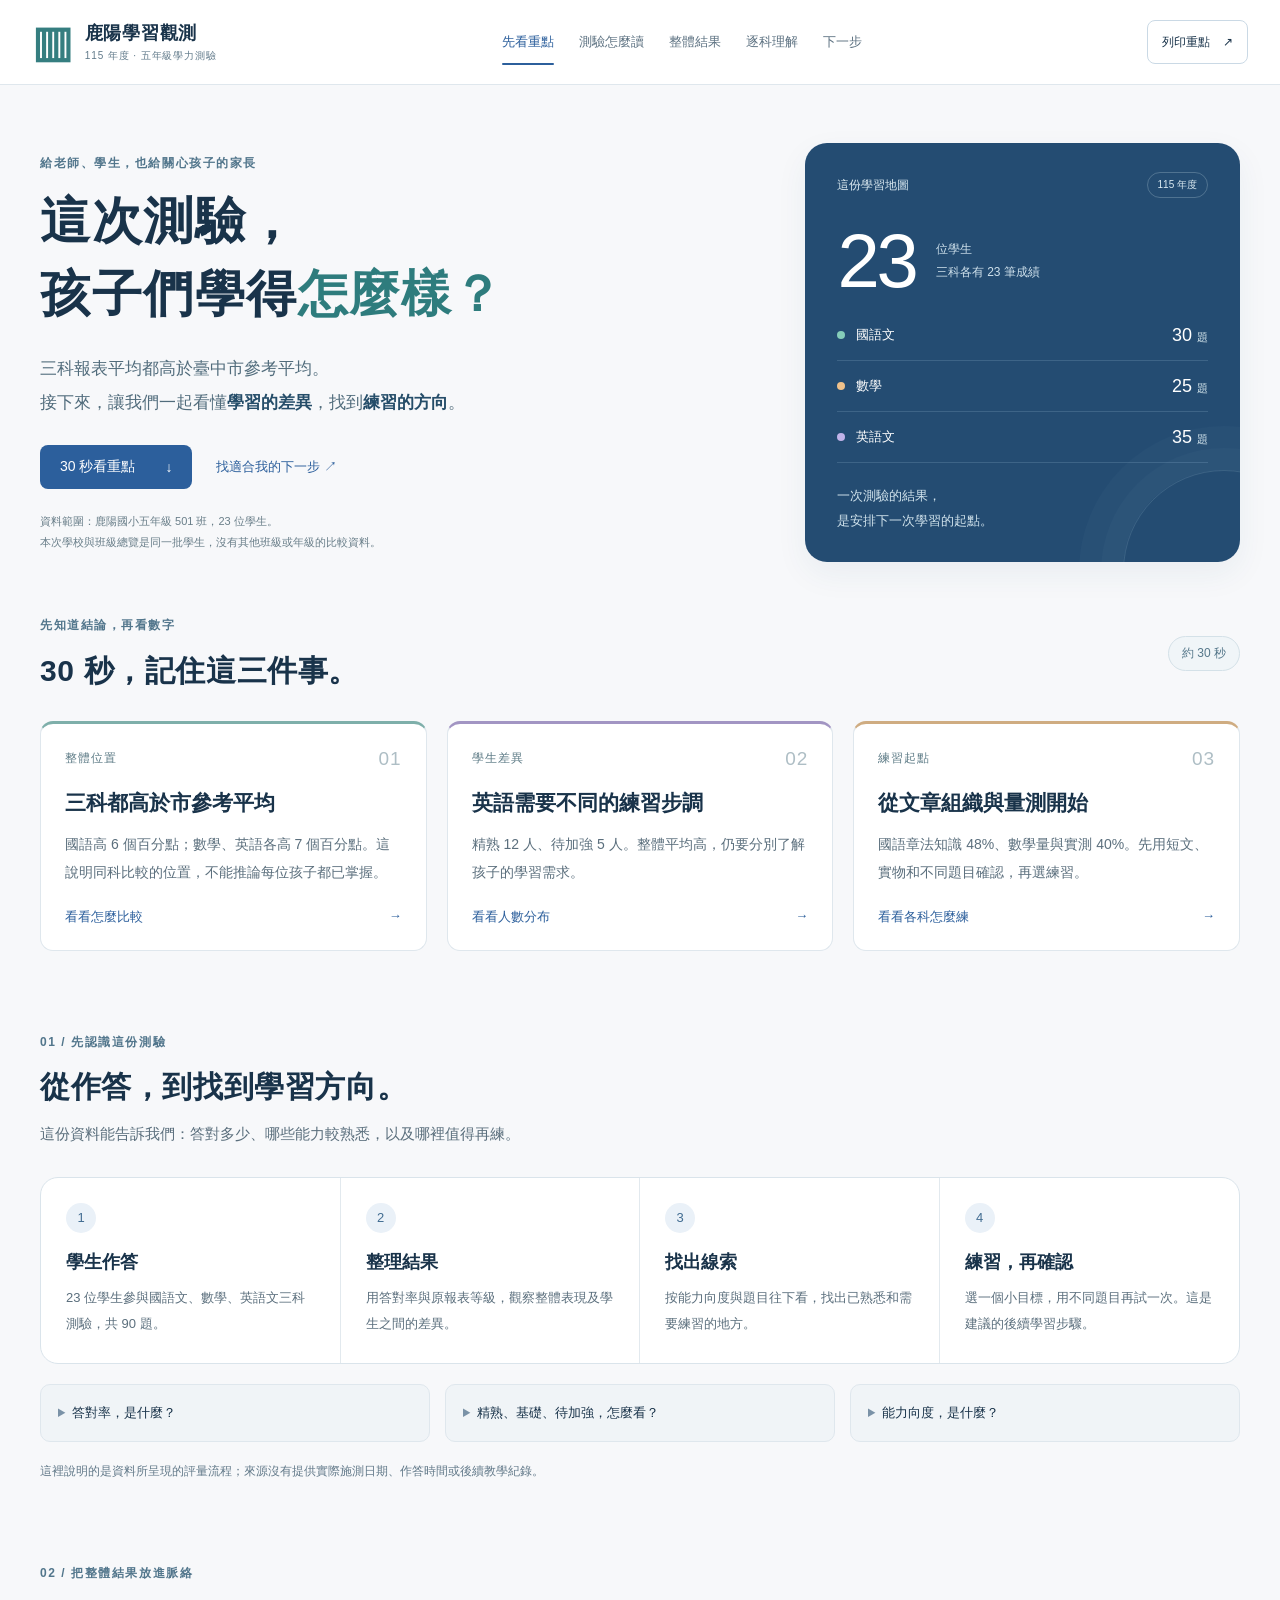
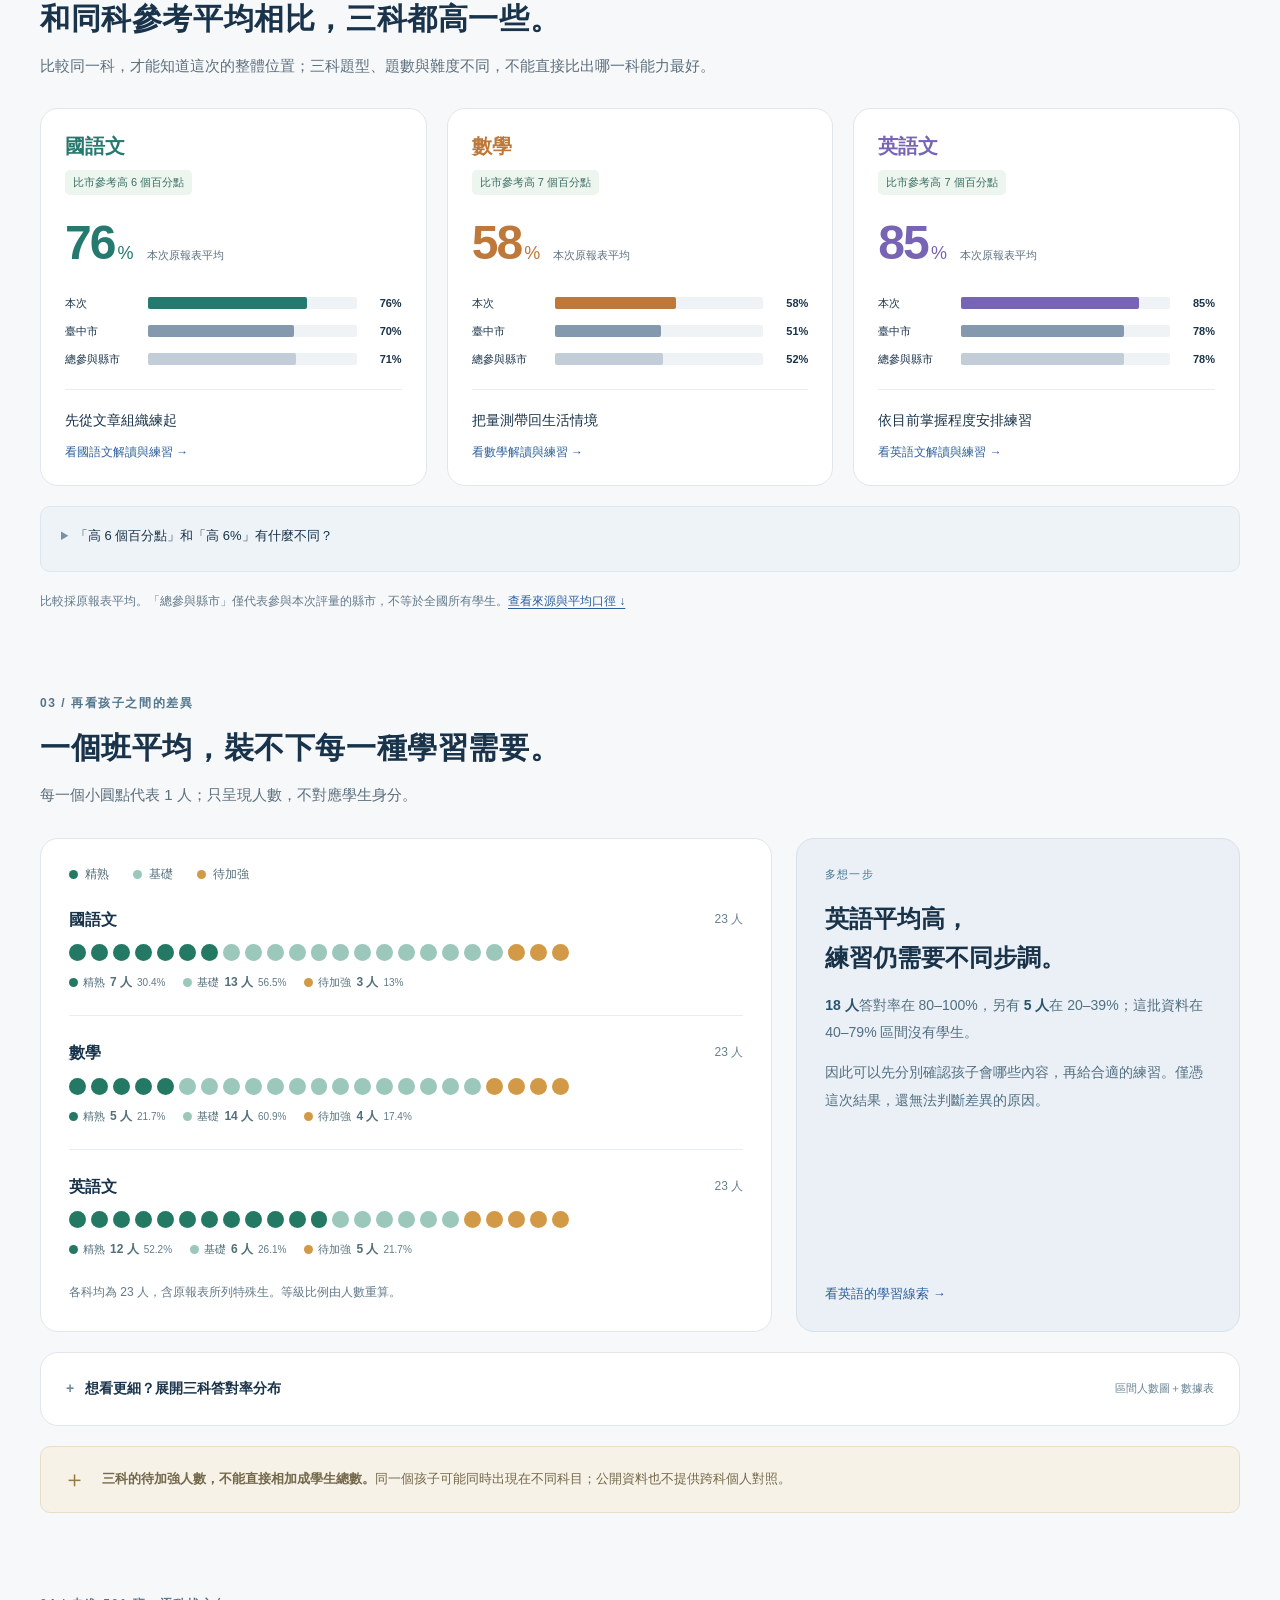
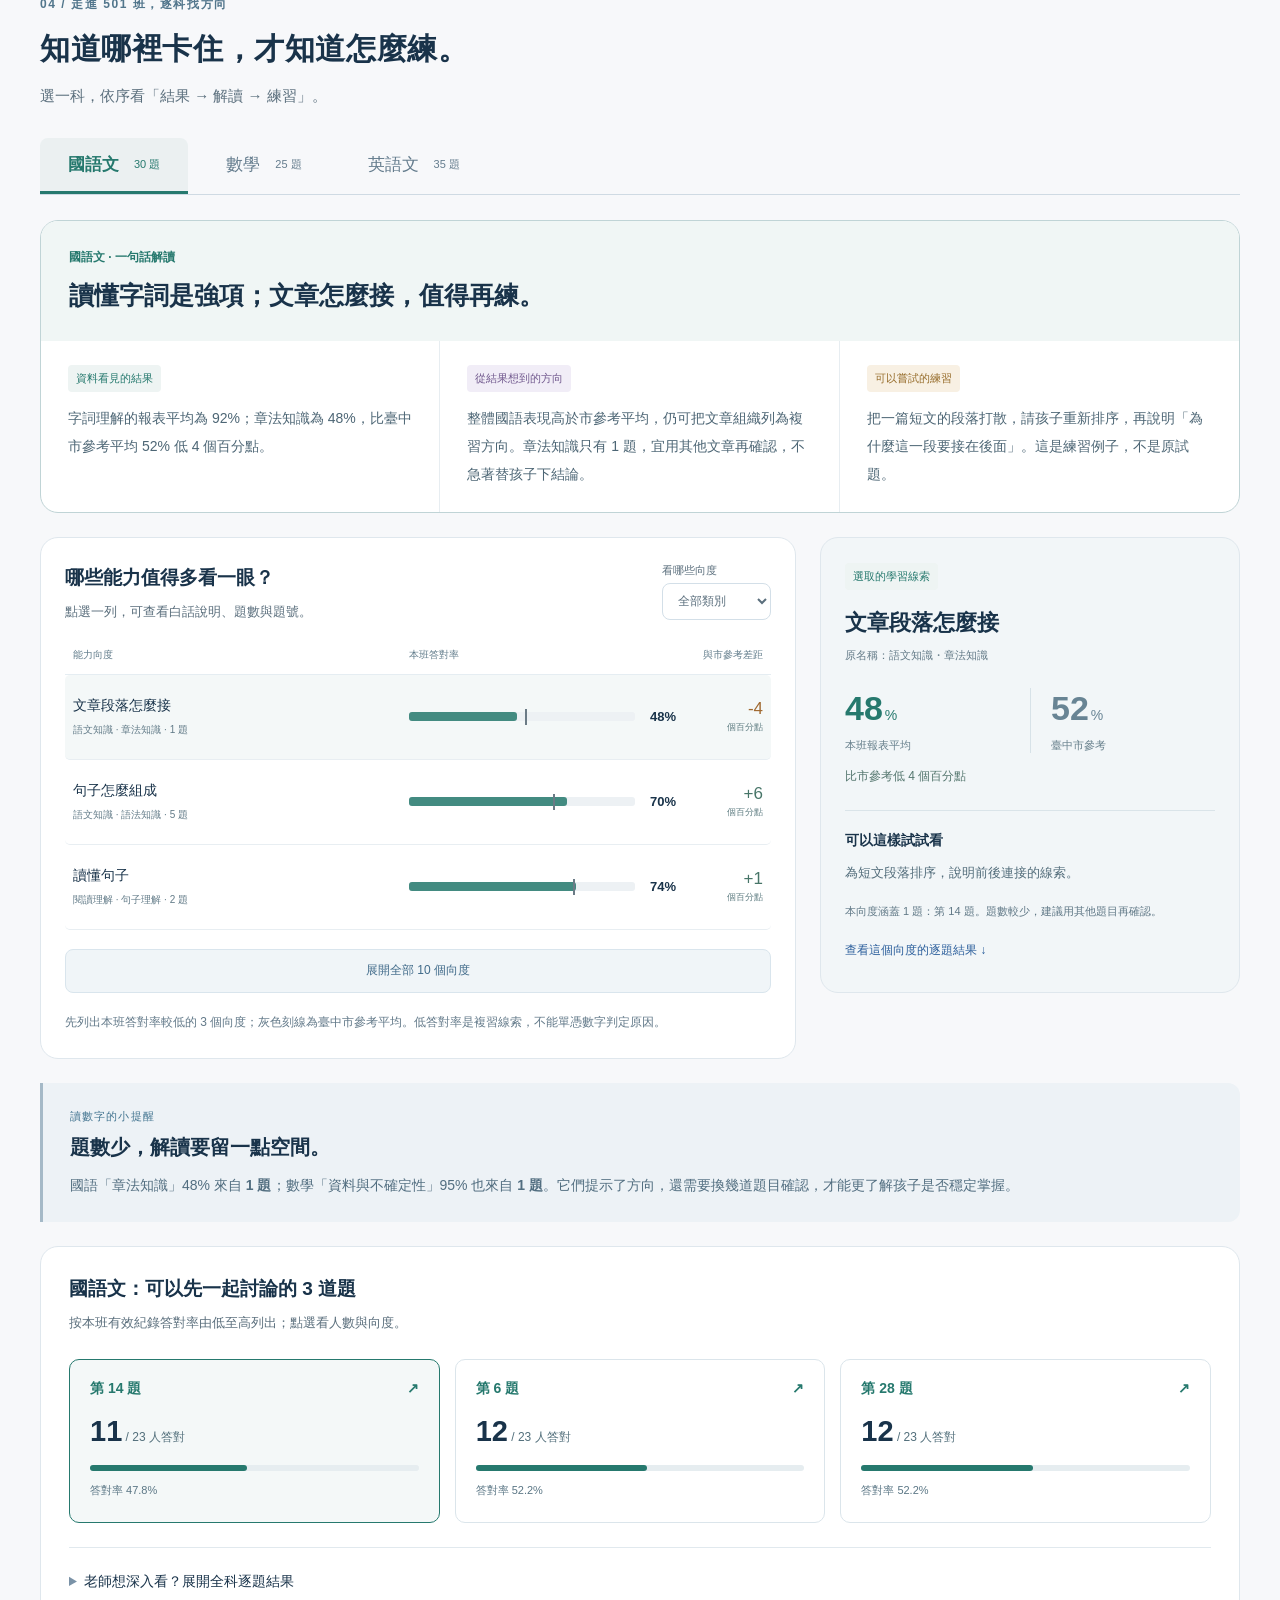
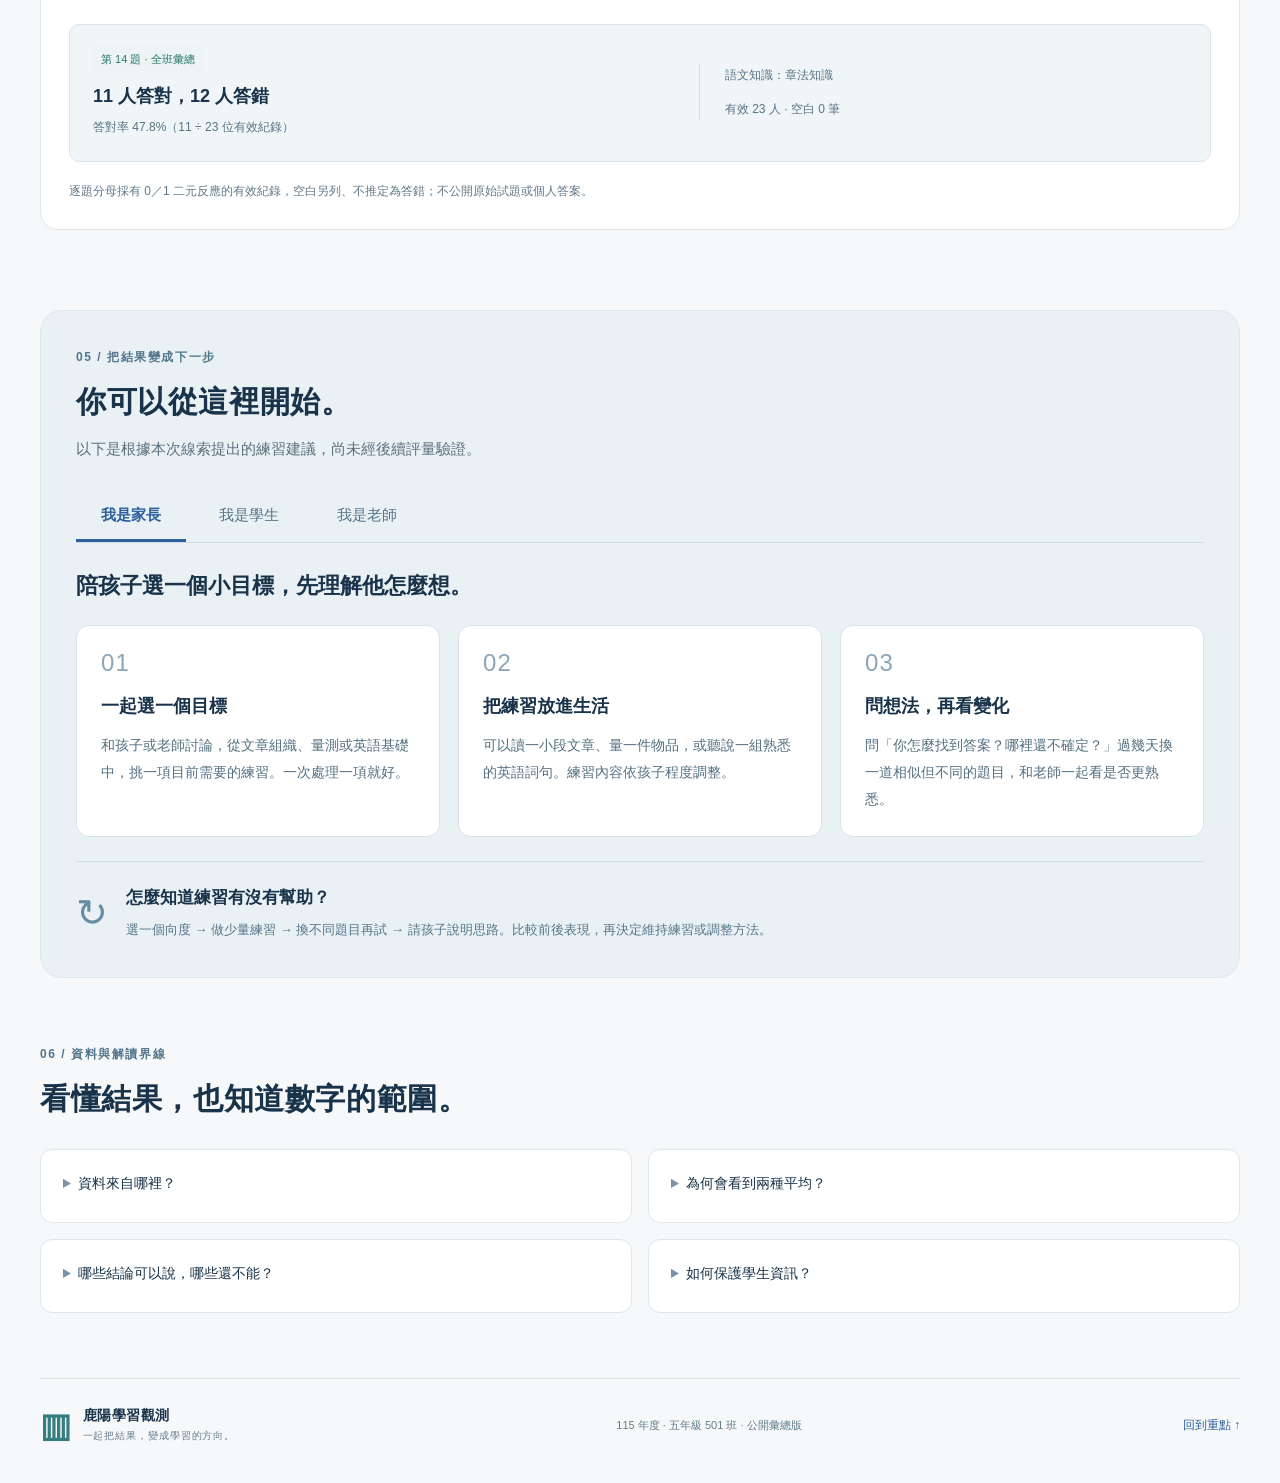
==== commit 00e951e5: "Explain assessment results through guided stories and audience-specific next steps" ====
--- a/index.html
+++ b/index.html
@@ -1,58 +1,25 @@
 <!doctype html>
 <html lang="zh-Hant">
 <head>
-  <meta charset="utf-8">
-  <meta name="viewport" content="width=device-width, initial-scale=1">
-  <meta name="theme-color" content="#26796e">
-  <meta name="description" content="115 年度鹿陽國小五年級學力測驗公開儀表板，以三科概況、能力向度與匿名分布，看見學習的方向。">
-  <title>鹿陽學習觀測｜115 年度學力測驗</title>
-  <link rel="icon" href="./favicon.svg" type="image/svg+xml">
-  <link rel="stylesheet" href="./styles.css">
-  <script src="./app.js" defer></script>
+<meta charset="utf-8"><meta name="viewport" content="width=device-width,initial-scale=1"><meta name="theme-color" content="#244c72">
+<meta name="description" content="一起讀懂 115 年度鹿陽國小五年級學力測驗：30 秒重點、測驗流程、同科參考比較、班級學習差異，以及老師、學生與家長的下一步。">
+<title>一起讀懂學力測驗｜115 年度鹿陽學習觀測</title>
+<link rel="icon" href="./favicon.svg" type="image/svg+xml"><link rel="stylesheet" href="./styles.css"><script src="./app.js" defer></script>
 </head>
 <body>
-  <a class="skip-link" href="#main">跳到主要內容</a>
-  <aside class="sidebar" aria-label="主要導覽">
-    <a class="brand" href="#overview" aria-label="鹿陽學習觀測，回到總覽"><span class="brand-mark" aria-hidden="true"><i></i><i></i><i></i></span><span>鹿陽<span class="brand-sub">學習觀測</span></span></a>
-    <div class="sidebar-caption">LEARNING INSIGHTS</div>
-    <nav>
-      <a class="nav-link active" href="#overview"><svg viewBox="0 0 24 24" aria-hidden="true"><rect x="3" y="3" width="7" height="7" rx="1.5"/><rect x="14" y="3" width="7" height="7" rx="1.5"/><rect x="3" y="14" width="7" height="7" rx="1.5"/><rect x="14" y="14" width="7" height="7" rx="1.5"/></svg>學校總覽</a>
-      <a class="nav-link" href="#class-analysis"><svg viewBox="0 0 24 24" aria-hidden="true"><path d="M4 20V10m8 10V4m8 16v-7M2 20h20"/></svg>501 班級分析</a>
-      <a class="nav-link" href="#distribution"><svg viewBox="0 0 24 24" aria-hidden="true"><path d="M3 19h18M5 16v-4h4v4m2 0V5h4v11m2 0V9h4v7"/></svg>學習表現分布</a>
-      <a class="nav-link" href="#questions"><svg viewBox="0 0 24 24" aria-hidden="true"><path d="M8 3H4v18h16V3h-4M9 2h6v4H9zM8 11h8m-8 5h5"/></svg>逐題觀察</a>
-      <a class="nav-link" href="#methods"><svg viewBox="0 0 24 24" aria-hidden="true"><circle cx="12" cy="12" r="9"/><path d="M12 11v6m0-10v1"/></svg>資料說明</a>
-    </nav>
-    <div class="sidebar-bottom"><span class="year-badge">115</span><p>年度學力測驗<span>鹿陽國民小學 · 五年級</span></p><div class="public-label"><span></span>公開彙總版</div></div>
-  </aside>
-  <div class="app-shell">
-    <header class="topbar"><p>學力測驗 <span>/</span> <strong>五年級成果儀表板</strong></p><button class="print-button" id="print-button" type="button"><svg viewBox="0 0 24 24" aria-hidden="true"><path d="M6 9V3h12v6M6 17H3V9h18v8h-3M6 14h12v7H6z"/></svg>列印報告</button></header>
-    <main id="main">
-      <div id="loading" class="loading" role="status">正在整理學習圖像…</div>
-      <div id="dashboard" hidden>
-        <section id="overview" aria-labelledby="overview-heading">
-          <div class="hero"><div><p class="eyebrow">115 年度 · 鹿陽國民小學</p><h1 id="overview-heading">看見學習的樣貌<span>，</span><br>找到下一步的方向。</h1><p class="hero-description">從三科概況到能力向度，讀懂這一次學力測驗。</p></div><div class="hero-note"><span class="orbit" aria-hidden="true"><i></i><i></i><i></i></span><strong>每一份表現，都是學習的線索。</strong><p>五年級 501 班 · 23 位參與學生<br>國語文、英語文、數學</p></div></div>
-          <div class="scope-note"><span class="info-icon" aria-hidden="true">i</span><p>本次資料涵蓋五年級 501 班。學校與班級總覽代表同一批學生；沒有其他班級或年級的比較資料。</p><a href="#methods">了解資料範圍 <span aria-hidden="true">↗</span></a></div>
-          <div class="section-header compact"><div><p class="eyebrow">01 / OVERVIEW</p><h2>三科表現，一眼掌握</h2></div><span class="small-label">整體答對率 · 原報表班平均</span></div>
-          <div class="subject-cards" id="subject-cards"></div>
-          <div class="overview-grid">
-            <article class="panel comparison-panel"><div class="panel-heading"><div><h3>各科整體答對率</h3><p>同一視角，觀察三科的答對表現。</p></div></div><div class="segmented" id="average-mode" aria-label="平均計算口徑"><button type="button" data-mode="reportedAverage" aria-pressed="true">原報表班平均</button><button type="button" data-mode="recordMean" aria-pressed="false">23 筆紀錄平均</button></div><div id="average-chart" class="average-chart"></div><div class="axis-labels"><span>0%</span><span>25%</span><span>50%</span><span>75%</span><span>100%</span></div><p class="chart-note" id="average-note"></p></article>
-            <article class="insight-panel"><div class="insight-icon" aria-hidden="true">✳</div><p class="eyebrow">READ THE PATTERN</p><h3>平均之外，<br>也看看分布。</h3><p>英語文有 <strong>12 人精熟</strong>，同時有 <strong>5 人待加強</strong>。一個平均值，無法完整說明每位學生的學習需求。</p><a href="#distribution">往下看看表現分布 <span aria-hidden="true">↗</span></a><div class="insight-decoration" aria-hidden="true"></div></article>
-          </div>
-          <article class="panel levels-panel"><div class="panel-heading"><div><h3>學習等級分布</h3><p>每科 23 位到考學生，含原報表所列特殊生。</p></div><div class="legend"><span><i class="mastery"></i>精熟</span><span><i class="basic"></i>基礎</span><span><i class="support"></i>待加強</span></div></div><div id="level-chart"></div><p class="chart-note">等級依來源報表認定，與答對率區間不同；百分比由人數重算至小數一位。</p></article>
-        </section>
-        <section id="class-analysis" aria-labelledby="class-heading">
-          <div class="section-header"><div><p class="eyebrow">02 / CLASSROOM</p><h2 id="class-heading">走進五年 1 班</h2><p>找出能力向度的相對強項，以及值得多花時間的地方。</p></div><span class="outline-badge">501 班</span></div>
-          <div class="subject-tabs" id="subject-tabs" aria-label="分析科目"></div>
-          <div class="class-grid"><article class="panel dimensions-panel"><div class="panel-heading"><div><h3><span id="dimension-subject">國語文</span> · 能力向度</h3><p>各向度答對率採原報表班平均。</p></div><label class="sort-control">排列<select id="dimension-sort"><option value="original">原始順序</option><option value="ascending">由低至高</option><option value="descending">由高至低</option></select></label></div><div class="filter-row"><label for="dimension-group">向度類別</label><select id="dimension-group"></select></div><div id="dimension-chart" class="dimension-chart"></div><p class="chart-note">不同向度的題數可能不同；相對低點可作為複習線索，不能直接解讀為能力診斷。</p></article>
-          <aside class="learning-note"><div class="note-top"><span class="small-label">本次觀察</span><span class="note-mark" aria-hidden="true">↗</span></div><h3 id="learning-title"></h3><div id="learning-content"></div><a href="#questions" class="text-link">搭配逐題結果觀察 <span aria-hidden="true">↓</span></a></aside></div>
-        </section>
-        <section id="distribution" aria-labelledby="distribution-heading"><div class="section-header"><div><p class="eyebrow">03 / LEARNING LANDSCAPE</p><h2 id="distribution-heading">看見平均背後的差異</h2><p>以答對率區間呈現個人表現，保留整體樣貌。</p></div></div><article class="panel"><div class="panel-heading"><div><h3>三科答對率分布</h3><p>每科 23 筆成績 · 單位：人</p></div><label class="sort-control">科目<select id="distribution-filter"><option value="all">全部科目</option><option value="chinese">國語文</option><option value="english">英語文</option><option value="math">數學</option></select></label></div><div class="legend subjects-legend" id="distribution-legend"></div><div id="distribution-chart" class="distribution-chart"></div><p class="chart-note">區間依來源個人整體答對率統計。這些區間不代表精熟等級；不提供座號或個人成績對照。</p><details class="data-details"><summary>查看分布數據表</summary><div class="table-scroll" id="distribution-table"></div></details></article></section>
-        <section id="questions" aria-labelledby="questions-heading"><div class="section-header"><div><p class="eyebrow">04 / QUESTION EXPLORER</p><h2 id="questions-heading">把觀察帶回每一道題</h2><p>點選題號，查看全班作答概況；色彩愈深，答對比例愈高。</p></div></div><article class="panel question-panel"><div class="panel-heading"><div><h3><span id="question-subject">國語文</span> · 逐題答對率</h3><p id="question-summary"></p></div><label class="sort-control">排列<select id="question-sort"><option value="original">題號順序</option><option value="ascending">答對率由低至高</option></select></label></div><p class="chart-note question-subject-note">與班級分析使用同一科目。<a href="#class-analysis">切換科目 ↑</a></p><div class="question-layout"><div><div id="question-grid" class="question-grid"></div><div class="heat-legend"><span>較低</span><i></i><span>較高</span></div></div><div class="question-detail" id="question-detail" aria-live="polite"></div></div><p class="chart-note">分母為該題有 0／1 二元作答紀錄的人數；空白另列，不推定為答錯。題號僅供對照原試卷，未公開個人答案或試題內容。</p></article></section>
-        <section id="methods" aria-labelledby="methods-heading"><div class="section-header"><div><p class="eyebrow">05 / ABOUT THE DATA</p><h2 id="methods-heading">讓數字有清楚的來處</h2></div></div><div class="methods-grid"><article class="panel"><h3>資料範圍與計算方式</h3><dl class="method-list"><div><dt>資料年度</dt><dd>115 年度（西元 2026 年），僅呈現單次測驗。</dd></div><div><dt>參與範圍</dt><dd>鹿陽國小五年級 501 班；三科各有 23 筆個人成績。</dd></div><div><dt>兩種平均</dt><dd id="method-average"></dd></div><div><dt>等級與分布</dt><dd>等級直接採用來源分類；分布以個人整體答對率分成五個區間，不跨科相加，也不換算成總排名。</dd></div><div><dt>缺漏處理</dt><dd>名冊中未提供的座號不補造資料；逐題空白從該題有效分母排除。</dd></div></dl></article><article class="panel privacy-panel"><div class="privacy-icon" aria-hidden="true"><svg viewBox="0 0 32 32"><path d="M16 3 5 8v8c0 6 11 13 11 13s11-7 11-13V8Z"/><path d="m11 16 4 4 7-8"/></svg></div><h3>聚焦學習，也保護個人</h3><p>這是公開彙總版。網站僅保存班級平均、等級人數、區間分布與逐題彙總。</p><p>姓名、性別、座號、個人 PR、個人成績與原始 Excel／PDF 均未放入公開網站或儲存庫。</p><details class="data-details"><summary>使用哪些來源？</summary><p>各科「班平均」「各校等級資料」「答對率」「作答反應」Excel。資料僅在本機轉換成彙總；個人成績 PDF 未公開。</p></details></article></div></section>
-        <footer><div class="footer-brand"><span class="mini-mark" aria-hidden="true">▥</span> 鹿陽學習觀測<span>115 年度 · 五年級學力測驗</span></div><p>讓資料成為理解學習的起點。</p><a href="#overview">回到頂端 ↑</a></footer>
-      </div>
-      <noscript><p class="error-message">此儀表板需要 JavaScript 才能顯示互動圖表，請在瀏覽器啟用 JavaScript。</p></noscript>
-    </main>
-  </div>
-</body>
-</html>
+<a class="skip-link" href="#main">跳到主要內容</a>
+<header class="site-header"><div class="header-inner"><a href="#overview" class="brand"><span class="brand-mark" aria-hidden="true">▥</span><span>鹿陽學習觀測<small>115 年度 · 五年級學力測驗</small></span></a><nav aria-label="主要導覽"><a href="#overview">先看重點</a><a href="#how">測驗怎麼讀</a><a href="#school">整體結果</a><a href="#subjects">逐科理解</a><a href="#next">下一步</a></nav><button type="button" class="print-button" id="print-button">列印重點 <span aria-hidden="true">↗</span></button></div></header>
+<main id="main">
+<div id="loading" role="status">正在整理這次測驗的學習線索…</div>
+<div id="dashboard" hidden>
+<section class="hero section" id="overview" aria-labelledby="hero-title"><div class="hero-copy"><p class="eyebrow">給老師、學生，也給關心孩子的家長</p><h1 id="hero-title">這次測驗，<br>孩子們學得<span>怎麼樣？</span></h1><p class="hero-lead">三科報表平均都高於臺中市參考平均。<br>接下來，讓我們一起看懂<strong>學習的差異</strong>，找到<strong>練習的方向</strong>。</p><div class="hero-links"><a class="primary-link" href="#quick-read">30 秒看重點 <span aria-hidden="true">↓</span></a><a class="secondary-link" href="#next">找適合我的下一步 ↗</a></div><p class="scope-caption">資料範圍：鹿陽國小五年級 501 班，23 位學生。<br>本次學校與班級總覽是同一批學生，沒有其他班級或年級的比較資料。</p></div><aside class="hero-map" aria-label="本次測驗範圍"><div class="map-top"><span>這份學習地圖</span><span class="pill">115 年度</span></div><div class="map-number"><strong>23</strong><span>位學生<br>三科各有 23 筆成績</span></div><div class="subject-counts"><div><span class="subject-dot chinese"></span><span>國語文</span><strong>30 <small>題</small></strong></div><div><span class="subject-dot math"></span><span>數學</span><strong>25 <small>題</small></strong></div><div><span class="subject-dot english"></span><span>英語文</span><strong>35 <small>題</small></strong></div></div><p>一次測驗的結果，<br>是安排下一次學習的起點。</p></aside></section>
+<section id="quick-read" class="quick-section section" aria-labelledby="quick-title"><div class="section-heading"><div><p class="eyebrow">先知道結論，再看數字</p><h2 id="quick-title">30 秒，記住這三件事。</h2></div><span class="reading-label">約 30 秒</span></div><div class="quick-grid" id="quick-cards"></div></section>
+<section id="how" class="section" aria-labelledby="how-title"><div class="section-heading"><div><p class="eyebrow">01 / 先認識這份測驗</p><h2 id="how-title">從作答，到找到學習方向。</h2><p>這份資料能告訴我們：答對多少、哪些能力較熟悉，以及哪裡值得再練。</p></div></div><div class="process-grid"><article><span class="step">1</span><h3>學生作答</h3><p>23 位學生參與國語文、數學、英語文三科測驗，共 90 題。</p></article><article><span class="step">2</span><h3>整理結果</h3><p>用答對率與原報表等級，觀察整體表現及學生之間的差異。</p></article><article><span class="step">3</span><h3>找出線索</h3><p>按能力向度與題目往下看，找出已熟悉和需要練習的地方。</p></article><article><span class="step">4</span><h3>練習，再確認</h3><p>選一個小目標，用不同題目再試一次。這是建議的後續學習步驟。</p></article></div><div class="glossary"><details><summary>答對率，是什麼？</summary><p>答對的題目占全部題目的比例。例如 10 題答對 8 題，答對率就是 80%。本網站的「報表平均」直接採用原班平均檔。</p></details><details><summary>精熟、基礎、待加強，怎麼看？</summary><p>這三種等級沿用來源報表的分類，用來觀察不同學習需求。本網站沒有自行以 60 分等分數切分，也不把等級當成孩子的固定標籤。</p></details><details><summary>能力向度，是什麼？</summary><p>把題目按評量內容分類。例如國語的「章法知識」觀察文章組織，數學的「量與實測」觀察量測相關表現。往下會用白話搭配原名稱說明。</p></details></div><p class="footnote">這裡說明的是資料所呈現的評量流程；來源沒有提供實際施測日期、作答時間或後續教學紀錄。</p></section>
+<section id="school" class="section" aria-labelledby="school-title"><div class="section-heading"><div><p class="eyebrow">02 / 把整體結果放進脈絡</p><h2 id="school-title">和同科參考平均相比，三科都高一些。</h2><p>比較同一科，才能知道這次的整體位置；三科題型、題數與難度不同，不能直接比出哪一科能力最好。</p></div></div><div class="benchmark-grid" id="benchmark-cards"></div><details class="explain-inline"><summary>「高 6 個百分點」和「高 6%」有什麼不同？</summary><p>以國語文為例，76% − 70% ＝ 6 個百分點，描述兩個百分比相差多少。本網站用「百分點」標示差距，避免和成長率混淆。</p></details><p class="footnote">比較採原報表平均。「總參與縣市」僅代表參與本次評量的縣市，不等於全國所有學生。<a href="#methods">查看來源與平均口徑 ↓</a></p></section>
+<section id="learners" class="section" aria-labelledby="learners-title"><div class="section-heading"><div><p class="eyebrow">03 / 再看孩子之間的差異</p><h2 id="learners-title">一個班平均，裝不下每一種學習需要。</h2><p>每一個小圓點代表 1 人；只呈現人數，不對應學生身分。</p></div></div><div class="learners-layout"><article class="panel"><div class="legend"><span><i class="mastery"></i>精熟</span><span><i class="basic"></i>基礎</span><span><i class="support"></i>待加強</span></div><div id="level-chart" class="people-chart"></div><p class="footnote">各科均為 23 人，含原報表所列特殊生。等級比例由人數重算。</p></article><aside class="insight-panel"><span class="insight-label">多想一步</span><h3>英語平均高，<br>練習仍需要不同步調。</h3><p><strong>18 人</strong>答對率在 80–100%，另有<strong> 5 人</strong>在 20–39%；這批資料在 40–79% 區間沒有學生。</p><p>因此可以先分別確認孩子會哪些內容，再給合適的練習。僅憑這次結果，還無法判斷差異的原因。</p><a href="#subjects" data-open-subject="english">看英語的學習線索 →</a></aside></div><details class="panel distribution-panel"><summary><span>想看更細？展開三科答對率分布</span><span class="summary-hint">區間人數圖＋數據表</span></summary><div class="distribution-content"><div class="panel-heading"><div><h3>每個答對率區間，有多少人？</h3><p>區間分布與學習等級是兩種不同分類。</p></div><label>顯示科目<select id="distribution-filter"><option value="all">全部科目</option><option value="chinese">國語文</option><option value="math">數學</option><option value="english">英語文</option></select></label></div><div id="distribution-chart"></div><div class="table-scroll" id="distribution-table"></div></div></details><div class="one-more-note"><span aria-hidden="true">＋</span><p><strong>三科的待加強人數，不能直接相加成學生總數。</strong>同一個孩子可能同時出現在不同科目；公開資料也不提供跨科個人對照。</p></div></section>
+<section id="subjects" class="section" aria-labelledby="subjects-title"><div class="section-heading"><div><p class="eyebrow">04 / 走進 501 班，逐科找方向</p><h2 id="subjects-title">知道哪裡卡住，才知道怎麼練。</h2><p>選一科，依序看「結果 → 解讀 → 練習」。</p></div></div><div id="subject-tabs" class="subject-tabs" aria-label="切換分析科目"></div><article class="subject-story" id="subject-story" aria-live="polite"></article><div class="subject-detail-grid"><article class="panel skills-panel"><div class="panel-heading"><div><h3 id="skill-heading">哪些能力值得多看一眼？</h3><p>點選一列，可查看白話說明、題數與題號。</p></div><label>看哪些向度<select id="dimension-group"></select></label></div><div class="skill-key"><span>能力向度</span><span>本班答對率</span><span>與市參考差距</span></div><div id="dimension-chart"></div><button class="expand-button" id="expand-dimensions" type="button" aria-expanded="false">展開全部向度</button><p class="footnote">先列出本班答對率較低的 3 個向度；灰色刻線為臺中市參考平均。低答對率是複習線索，不能單憑數字判定原因。</p></article><aside class="dimension-detail panel" id="dimension-detail" aria-live="polite"></aside></div><article class="evidence-note"><span class="insight-label">讀數字的小提醒</span><h3>題數少，解讀要留一點空間。</h3><p>國語「章法知識」48% 來自 <strong>1 題</strong>；數學「資料與不確定性」95% 也來自 <strong>1 題</strong>。它們提示了方向，還需要換幾道題目確認，才能更了解孩子是否穩定掌握。</p></article><article class="panel hard-panel"><div class="panel-heading"><div><h3 id="hard-heading">可以先一起討論的 3 道題</h3><p>按本班有效紀錄答對率由低至高列出；點選看人數與向度。</p></div></div><div class="hard-grid" id="hard-items"></div><details id="question-explorer"><summary>老師想深入看？展開全科逐題結果</summary><div class="question-controls"><label>題目範圍<select id="question-filter"><option value="all">全部題目</option><option value="dimension">目前選取向度</option></select></label><label>排列<select id="question-sort"><option value="original">依題號</option><option value="ascending">答對率由低至高</option></select></label></div><div class="question-grid" id="question-grid"></div></details><div class="question-detail" id="question-detail" aria-live="polite"></div><p class="footnote">逐題分母採有 0／1 二元反應的有效紀錄，空白另列、不推定為答錯；不公開原始試題或個人答案。</p></article></section>
+<section id="next" class="section next-section" aria-labelledby="next-title"><div class="section-heading"><div><p class="eyebrow">05 / 把結果變成下一步</p><h2 id="next-title">你可以從這裡開始。</h2><p>以下是根據本次線索提出的練習建議，尚未經後續評量驗證。</p></div></div><div class="audience-tabs" id="audience-tabs" aria-label="依身分查看建議"><button type="button" data-role="parent" aria-pressed="true">我是家長</button><button type="button" data-role="student" aria-pressed="false">我是學生</button><button type="button" data-role="teacher" aria-pressed="false">我是老師</button></div><div id="audience-content" aria-live="polite"></div><div class="review-strip"><span class="review-icon" aria-hidden="true">↻</span><div><h3>怎麼知道練習有沒有幫助？</h3><p>選一個向度 → 做少量練習 → 換不同題目再試 → 請孩子說明思路。比較前後表現，再決定維持練習或調整方法。</p></div></div></section>
+<section id="methods" class="section methods-section" aria-labelledby="methods-title"><div class="section-heading"><div><p class="eyebrow">06 / 資料與解讀界線</p><h2 id="methods-title">看懂結果，也知道數字的範圍。</h2></div></div><div class="methods-grid"><details class="panel"><summary>資料來自哪裡？</summary><p>115 年度鹿陽國小五年級 501 班，國語文、數學、英語文三科各 23 筆。主要來源為各科「班平均」「各校等級資料」「答對率」「作答反應」Excel，於本機整理成彙總。</p><p id="context-note"></p><p><a href="https://clive520.github.io/lyps-assessment-115/" target="_blank" rel="noopener">查看參考分析網站 ↗</a></p></details><details class="panel"><summary>為何會看到兩種平均？</summary><p id="method-average"></p><div class="table-scroll" id="average-table"></div><p>整體比較和能力向度採「原報表平均」；等級與匿名分布採 23 筆學生紀錄。不同口徑分別標示，不互相替換。</p></details><details class="panel"><summary>哪些結論可以說，哪些還不能？</summary><p>可以描述這次的答對率、分布、題目及參考平均差距。單次成績不能證明進步或退步，也不能直接推論孩子的學習態度、造成差異的原因或教學成效。</p><p>白話解讀與練習例子是本網站提出的建議，並非官方診斷、原試題或已實施的教學紀錄。</p></details><details class="panel"><summary>如何保護學生資訊？</summary><p>公開版只保存彙總平均、人數、向度及逐題統計。不公開姓名、性別、座號、個人 PR、個別成績或跨科個人對照；原始 Excel、PDF 不上傳。</p><p>缺漏紀錄不補造。題目中的空白反應另列，不視為已答錯。</p></details></div></section>
+<footer><a class="brand" href="#overview"><span class="brand-mark" aria-hidden="true">▥</span><span>鹿陽學習觀測<small>一起把結果，變成學習的方向。</small></span></a><p>115 年度 · 五年級 501 班 · 公開彙總版</p><a href="#overview">回到重點 ↑</a></footer>
+</div><noscript><p class="error-message">請啟用 JavaScript 以顯示圖表與科目解讀。</p></noscript>
+</main></body></html>
--- a/styles.css
+++ b/styles.css
@@ -1,19 +1,20 @@
 @charset "UTF-8";
-:root{--bg:#f6f6f1;--paper:#fff;--ink:#213b36;--muted:#75827b;--line:#e5e9e1;--teal:#26796e;--teal-soft:#eaf3ed;--purple:#7864b4;--orange:#bd783a;--mastery:#4a8a79;--basic:#b2c8b8;--support:#e3bd89;--radius:17px;--shadow:0 3px 16px #233b2a03;font-family:"Segoe UI","Noto Sans TC","Microsoft JhengHei",sans-serif;font-size:14px;color:var(--ink);background:var(--bg);font-synthesis:none}
-*{box-sizing:border-box}html{scroll-behavior:smooth;scroll-padding-top:30px}body{margin:0}button,select{font:inherit}button,a,select{-webkit-tap-highlight-color:transparent}a{color:inherit;text-decoration:none}button{cursor:pointer}button:focus-visible,a:focus-visible,select:focus-visible,summary:focus-visible{outline:3px solid #b7802f;outline-offset:4px}button{color:inherit}button:disabled{cursor:default}button svg,a svg{width:19px;height:19px;fill:none;stroke:currentColor;stroke-width:1.6;stroke-linecap:round;stroke-linejoin:round}h1,h2,h3,p{margin:0}h2{font-size:24px;letter-spacing:.02em;line-height:1.5;font-weight:650}h3{font-size:17px;line-height:1.6;font-weight:650}p{line-height:1.85}button,select{min-height:38px}select{border:1px solid var(--line);border-radius:8px;background:#fff;padding:7px 28px 7px 10px;color:var(--ink);max-width:100%}svg text{font-family:inherit}.skip-link{position:fixed;top:8px;left:8px;transform:translateY(-150%);padding:10px 20px;background:var(--ink);color:white;z-index:20}.skip-link:focus{transform:none}[hidden]{display:none!important}
-.sidebar{position:fixed;inset:0 auto 0 0;width:216px;background:#fdfefb;border-right:1px solid var(--line);padding:34px 20px 24px;z-index:10;display:flex;flex-direction:column}.brand{display:flex;align-items:center;gap:12px;padding-left:9px;font-size:25px;font-weight:750;letter-spacing:.1em}.brand-sub{display:block;font-size:11px;font-weight:500;letter-spacing:.21em;margin-top:3px}.brand-mark{width:38px;height:43px;display:flex;align-items:flex-end;gap:4px;padding-bottom:7px}.brand-mark i{width:10px;border-radius:4px 4px 0 0;background:var(--teal);height:23px}.brand-mark i:nth-child(2){height:35px;background:#91b2a0}.brand-mark i:nth-child(3){height:29px;background:#d6b687}.sidebar-caption{font-size:9px;letter-spacing:.17em;color:#919b93;margin:38px 0 15px 12px}.sidebar nav{display:flex;flex-direction:column;gap:7px}.nav-link{display:flex;align-items:center;gap:13px;padding:13px 14px;font-size:13px;border-radius:9px;color:#65766d;transition:background .2s,color .2s}.nav-link:hover{background:#f1f5ef}.nav-link.active{background:var(--teal-soft);color:#236958;font-weight:650}.nav-link.active svg rect{fill:#26796e19}.sidebar-bottom{margin-top:auto;padding:30px 13px 0}.year-badge{font-family:Georgia,serif;color:#456d5f;font-size:36px;line-height:1}.sidebar-bottom p{font-size:12px;color:#566a5b;margin:8px 0 18px}.sidebar-bottom p span{display:block;font-size:10px;color:#8c978f}.public-label{font-size:10px;color:#829287;display:flex;gap:7px;align-items:center}.public-label>span{width:5px;height:5px;background:#6d9b79;border-radius:100%}.app-shell{margin-left:216px}.topbar{height:74px;border-bottom:1px solid var(--line);display:flex;align-items:center;justify-content:space-between;padding:0 42px;color:#849087;font-size:12px;background:#fdfefb99}.topbar p{display:flex;gap:13px;align-items:center}.topbar p span{color:#bdc7bd}.topbar strong{font-weight:500;color:#4c6254}.print-button{border:1px solid var(--line);background:#fdfefb;border-radius:8px;display:flex;align-items:center;gap:8px;padding:8px 12px;font-size:11px;color:#65776a}.print-button svg{width:15px;height:15px}main{max-width:1440px;margin:auto;padding:0 42px}.hero{display:flex;justify-content:space-between;align-items:center;gap:30px;padding:45px 0 29px}.eyebrow{font-size:10px;font-weight:600;letter-spacing:.16em;color:#7d8c80}.hero>.eyebrow{font-size:11px}h1{font-size:35px;line-height:1.5;font-weight:650;letter-spacing:.035em;margin:11px 0 12px}h1 span{color:#709886}.hero-description{font-size:13px;color:#78867a}.hero-note{min-width:268px;position:relative;padding:28px 0 0 27px;border-left:1px solid #dce3d9}.hero-note strong{display:block;font-weight:500;font-size:12px;margin-top:15px}.hero-note p{font-size:11px;color:#859080;margin-top:5px;line-height:1.9}.orbit{position:absolute;top:-13px;left:30px;display:block;width:57px;height:37px;transform:rotate(-15deg)}.orbit i{position:absolute;border-radius:50%;width:30px;height:30px;background:#c1d2bd9c}.orbit i:nth-child(2){left:23px;top:5px;width:20px;height:20px;background:#cfb37d9c}.orbit i:nth-child(3){left:13px;top:19px;width:15px;height:15px;background:#86a89a9c}.scope-note{display:flex;align-items:center;gap:10px;border:1px solid #e1e7dc;border-radius:9px;padding:12px 15px;color:#6e7b6b;background:#eef2e9;font-size:11px}.scope-note p{flex:1;line-height:1.7}.scope-note a{white-space:nowrap;color:#507154}.info-icon{width:17px;height:17px;display:grid;place-items:center;border:1px solid #8fa08a;border-radius:50%;font-family:Georgia,serif;flex-shrink:0;font-size:11px}.section-header{display:flex;justify-content:space-between;align-items:center;gap:18px;margin:47px 0 24px}.section-header.compact{margin:33px 0 18px}.section-header .eyebrow{margin-bottom:5px}.section-header p:not(.eyebrow){font-size:12px;color:#7f8b7e;margin-top:8px}.small-label{font-size:10px;color:#86907f;white-space:nowrap}.subject-cards{display:grid;grid-template-columns:repeat(3,1fr);gap:18px}.subject-card{background:#fff;border:1px solid var(--line);border-radius:var(--radius);padding:21px 23px 16px;position:relative;box-shadow:var(--shadow);transition:transform .2s,border-color .2s}.subject-card:hover{transform:translateY(-3px);border-color:var(--subject)}.subject-card-top{display:flex;justify-content:space-between;align-items:center}.subject-card-title{display:flex;align-items:center;gap:10px;font-size:14px;font-weight:650}.subject-symbol{width:32px;height:32px;border-radius:9px;background:color-mix(in srgb,var(--subject) 9%,white);display:grid;place-items:center;color:var(--subject);font-family:Georgia,serif;font-size:16px}.card-arrow{font-size:20px;color:#a5afa1}.score-line{display:flex;align-items:baseline;gap:7px;margin:18px 0 7px}.big-number{font-size:49px;line-height:1.1;letter-spacing:-.055em;font-weight:550;color:var(--subject)}.percent{font-size:19px;font-weight:400;color:#8d9b8c}.metric-label{font-size:10px;color:#899483}.card-levels{display:flex;height:5px;border-radius:20px;overflow:hidden;margin:17px 0 10px;gap:2px}.card-levels span{min-width:2px}.card-bottom{display:flex;justify-content:space-between;font-size:10px;color:#879280}.card-bottom strong{font-weight:550;color:#4e6f58}.overview-grid{display:grid;grid-template-columns:minmax(0,1.7fr) minmax(0,1fr);gap:20px;margin-top:20px}.panel{border:1px solid var(--line);background:var(--paper);padding:25px 27px;border-radius:var(--radius);box-shadow:var(--shadow)}.panel-heading{display:flex;justify-content:space-between;gap:15px;align-items:flex-start;margin-bottom:20px}.panel-heading p{font-size:11px;color:#899282;margin-top:4px}.segmented{display:inline-flex;gap:3px;padding:3px;background:#f2f4ee;border-radius:7px;margin:0 0 25px}.segmented button{border:0;background:transparent;font-size:10px;padding:6px 10px;min-height:28px;border-radius:5px;color:#85917f}.segmented button[aria-pressed=true]{background:#fff;color:#466c56;box-shadow:0 1px 4px #1e402010}.average-chart{display:grid;gap:18px}.average-row{display:grid;grid-template-columns:49px minmax(0,1fr);align-items:center;gap:10px;font-size:11px}.average-track{height:27px;border-radius:4px;background:repeating-linear-gradient(to right,transparent,transparent calc(25% - 1px),#e8ece3 calc(25% - 1px),#e8ece3 25%);position:relative}.average-bar{height:100%;width:calc(var(--value)*1%);background:var(--subject);border-radius:4px;display:flex;align-items:center;justify-content:flex-end;transition:width .35s}.average-bar strong{color:white;font-size:11px;font-weight:500;margin-right:9px}.axis-labels{display:flex;justify-content:space-between;margin:10px 0 20px 59px;font-size:9px;color:#99a28e}.chart-note{font-size:10px;line-height:1.8;color:#889280}.chart-note a{color:var(--teal);text-decoration:underline;text-underline-offset:3px}.comparison-panel .chart-note{border-top:1px solid #f0f2eb;padding-top:12px;min-height:49px}.insight-panel{border-radius:var(--radius);background:#234d42;position:relative;overflow:hidden;color:#e7eee2;padding:27px 28px;display:flex;flex-direction:column;align-items:flex-start}.insight-panel .eyebrow{color:#a4b8a2;font-size:9px;letter-spacing:.17em}.insight-icon{position:absolute;right:25px;top:24px;font-size:29px;color:#b0c4a4;font-weight:300}.insight-panel h3{font-size:25px;line-height:1.55;font-weight:500;margin:19px 0 13px;letter-spacing:.04em}.insight-panel>p:not(.eyebrow){font-size:11px;line-height:1.95;color:#b8cbb5;max-width:280px}.insight-panel strong{font-weight:600;color:#e7e7c9}.insight-panel a{font-size:11px;margin-top:auto;padding-top:23px;display:flex;gap:30px;z-index:1}.insight-decoration{position:absolute;width:170px;height:170px;border:1px solid #6f99854a;border-radius:50%;right:-70px;bottom:-70px;box-shadow:0 0 0 18px #6f998514,0 0 0 36px #6f998510}.levels-panel{margin-top:20px}.legend{display:flex;gap:16px;align-items:center;font-size:10px;color:#7c8c78;flex-wrap:wrap}.legend>span{display:flex;gap:6px;align-items:center}.legend i{width:8px;height:8px;border-radius:2px;display:inline-block;flex-shrink:0}.mastery{background:var(--mastery)}.basic{background:var(--basic)}.support{background:var(--support)}.level-row{display:grid;grid-template-columns:50px minmax(0,1fr);gap:15px;align-items:center;margin:17px 0}.level-name{font-size:11px}.level-stack{height:40px;display:flex;gap:3px}.level-segment{display:flex;align-items:center;justify-content:center;gap:7px;font-size:11px;color:#25493b;min-width:0;border-radius:4px}.level-segment.mastery{color:white}.level-segment small{font-size:9px;opacity:.82}.levels-panel>.chart-note{margin-top:18px}.outline-badge{font-size:11px;color:#5b7b63;padding:7px 14px;border:1px solid #c9d7c6;border-radius:6px}.subject-tabs{display:flex;gap:22px;border-bottom:1px solid #dfe6d9;margin-bottom:22px}.subject-tab{display:flex;gap:9px;align-items:center;padding:10px 6px 14px;border:0;border-bottom:3px solid transparent;background:none;font-size:13px;color:#919b8c}.subject-tab>i{width:7px;height:7px;background:var(--subject);border-radius:50%;opacity:.5}.subject-tab[aria-pressed=true]{color:var(--subject);border-bottom-color:var(--subject);font-weight:650}.subject-tab[aria-pressed=true]>i{opacity:1}.subject-tab .tab-en{font-size:9px;font-weight:400;letter-spacing:.05em;opacity:.7}.class-grid{display:grid;grid-template-columns:minmax(0,2.1fr) minmax(0,1fr);gap:20px}.sort-control{display:flex;gap:7px;align-items:center;font-size:10px;color:#85927d;white-space:nowrap}.sort-control select{font-size:10px;min-height:32px;padding-top:5px;padding-bottom:5px;max-width:170px}.filter-row{display:flex;gap:10px;align-items:center;margin-bottom:22px;font-size:10px;color:#899280}.filter-row select{font-size:11px;min-width:130px;min-height:30px;padding-top:4px;padding-bottom:4px;background:#f8f9f5}.dimension-chart{display:grid;gap:16px}.dimension-row{display:grid;grid-template-columns:minmax(140px,1fr) minmax(90px,1.3fr) 35px;align-items:center;gap:14px}.dimension-label{font-size:11px;line-height:1.5}.dimension-label small{font-size:8px;color:#a0a895;margin-left:7px}.dimension-track{height:7px;background:#eff2eb;border-radius:6px;position:relative}.dimension-bar{width:calc(var(--value)*1%);height:100%;background:var(--subject);opacity:.78;border-radius:6px;transition:width .35s}.dimension-value{font-size:11px;font-weight:600;text-align:right}.dimensions-panel>.chart-note{margin-top:25px;padding-top:15px;border-top:1px solid #eef1e8}.learning-note{background:#eeeee2;border:1px solid #e4e5d7;border-radius:var(--radius);padding:25px 24px;align-self:start}.note-top{display:flex;align-items:center;justify-content:space-between}.learning-note .small-label{color:#8b8d74}.note-mark{font-size:22px;color:#9c9d81}.learning-note h3{font-size:21px;line-height:1.5;font-weight:500;margin:18px 0}.observation{padding:16px 0;border-top:1px solid #dedfce}.observation .observation-label{font-size:10px;color:#94977d}.observation strong{display:block;font-weight:500;font-size:14px;margin:6px 0}.observation strong span{font-size:20px;color:#586f45;float:right}.observation p{font-size:11px;color:#898e77}.text-link{display:block;font-size:11px;color:#6c805c;margin-top:17px}.subjects-legend{margin-top:-6px;margin-bottom:14px}.distribution-chart{height:250px;display:grid;grid-template-columns:24px 1fr;gap:8px}.y-axis{height:206px;display:flex;flex-direction:column;justify-content:space-between;text-align:right;padding-right:2px;font-size:9px;color:#8d9983}.histogram{position:relative;display:grid;grid-template-columns:repeat(5,1fr);gap:14px;height:206px;border-bottom:1px solid #dfe6d8;background:repeating-linear-gradient(to top,transparent,transparent calc(25% - 1px),#eef1e8 calc(25% - 1px),#eef1e8 25%)}.bin-group{display:flex;align-items:flex-end;justify-content:center;gap:7px;position:relative;padding:20px 10px 0}.hist-bar{max-width:38px;width:30%;min-height:3px;height:calc(var(--height)*1%);background:var(--subject);border-radius:4px 4px 0 0;position:relative;transition:height .3s}.hist-bar>span{position:absolute;top:-19px;left:50%;transform:translateX(-50%);font-size:10px;color:var(--subject);font-weight:600}.bin-label{position:absolute;top:calc(100% + 12px);left:50%;transform:translateX(-50%);white-space:nowrap;font-size:10px;color:#7f8c73}.data-details{border-top:1px solid #edf0e6;margin-top:18px;padding-top:13px}.data-details summary{font-size:11px;color:#6a8065;cursor:pointer;padding:4px 0;min-height:28px}.data-details>p{font-size:11px;margin-top:10px;color:#808b75}.table-scroll{overflow-x:auto;margin-top:10px}table{width:100%;border-collapse:collapse;font-size:11px;text-align:right}th,td{padding:12px;border-bottom:1px solid #edf0e6;white-space:nowrap}th:first-child,td:first-child{text-align:left}th{font-weight:600;background:#f7f9f2}.question-subject-note{margin-top:-12px;margin-bottom:22px}.question-layout{display:grid;grid-template-columns:minmax(0,1fr) 215px;gap:24px}.question-grid{display:grid;grid-template-columns:repeat(7,minmax(0,1fr));gap:9px}.question-cell{min-height:68px;border:2px solid transparent;border-radius:7px;display:flex;flex-direction:column;align-items:center;justify-content:center;gap:5px;background:var(--cell);font-size:12px;color:var(--cell-ink);transition:transform .15s,border-color .15s;padding:8px 4px}.question-cell:hover{transform:translateY(-2px)}.question-cell[aria-pressed=true]{border-color:var(--subject);box-shadow:0 0 0 2px white inset}.question-cell small{font-size:9px;opacity:.82}.heat-legend{display:flex;justify-content:flex-end;align-items:center;gap:8px;font-size:9px;color:#8c957f;margin-top:18px}.heat-legend>i{display:block;width:80px;height:6px;border-radius:10px;background:linear-gradient(to right,#eef3e9,var(--subject))}.question-detail{background:#f4f7f0;border:1px solid #e8eedf;border-radius:11px;padding:23px 20px;align-self:start}.question-detail .detail-eyebrow{color:#7d9274;font-size:10px;letter-spacing:.1em}.question-detail h4{font-size:21px;margin:9px 0 15px;font-weight:500}.detail-rate{font-size:42px;line-height:1.1;color:var(--subject);letter-spacing:-.05em}.detail-rate small{font-size:16px;margin-left:3px;color:#8c9a7e}.detail-rate+p{font-size:10px;color:#8b967f;margin-top:4px}.detail-counts{margin:20px 0 0}.detail-counts>div{display:flex;justify-content:space-between;align-items:baseline;padding:10px 0;border-top:1px solid #e2e9d9;font-size:11px}.detail-counts dt{color:#89947d}.detail-counts dd{margin:0;font-weight:600}.question-panel>.chart-note{margin-top:22px}.methods-grid{display:grid;grid-template-columns:1.5fr 1fr;gap:20px}.method-list{margin:14px 0 0}.method-list>div{display:grid;grid-template-columns:76px minmax(0,1fr);gap:12px;padding:14px 0;border-bottom:1px solid #edf0e8;font-size:11px;line-height:1.9}.method-list>div:last-child{border:0;padding-bottom:0}.method-list dt{color:#667e5e}.method-list dd{margin:0;color:#85917a}.privacy-panel{background:#f0f3eb}.privacy-icon{width:39px;height:39px;border-radius:10px;background:#e1ead9;display:grid;place-items:center;margin-bottom:17px}.privacy-icon svg{width:25px;height:25px;fill:none;stroke:#6f8b5e;stroke-width:1.5;stroke-linecap:round;stroke-linejoin:round}.privacy-panel>p{font-size:11px;color:#839079;line-height:2;margin-top:13px}.privacy-panel .data-details{border-color:#dce5d3}footer{display:flex;align-items:center;justify-content:space-between;gap:15px;border-top:1px solid #e0e6d9;margin:45px 0 0;padding:25px 0 32px;font-size:10px;color:#97a08b}.footer-brand{display:flex;gap:8px;align-items:center;color:#5e7952}.footer-brand>span:last-child{font-size:9px;color:#8e9a81;margin-left:8px}.mini-mark{font-size:22px;color:#7a9670}footer>a{color:#788f69}.loading{padding:100px 0;text-align:center;color:#7d9274}.error-message{margin:60px 0;padding:30px;background:white;border:1px solid var(--line);border-radius:12px;color:var(--ink)}
-@media(min-width:1600px){main{padding:0 60px}.topbar{padding:0 max(42px,calc((100vw - 216px - 1320px)/2))}.hero{padding-top:55px;padding-bottom:35px}.hero h1{font-size:39px}.subject-card{padding:25px 28px 20px}.score-line{margin-top:23px}}
-@media(max-width:1200px){.sidebar{width:185px;padding-left:13px;padding-right:13px}.app-shell{margin-left:185px}.topbar{padding:0 28px}main{padding:0 28px}.hero-note{min-width:225px}.hero h1{font-size:30px}.subject-card{padding:18px}.panel{padding:23px}.class-grid{grid-template-columns:minmax(0,1.8fr) minmax(0,1fr)}.dimension-row{grid-template-columns:minmax(100px,1.2fr) minmax(65px,1fr) 32px;gap:10px}.dimension-label small{display:none}.learning-note{padding:23px 20px}.question-grid{grid-template-columns:repeat(6,minmax(0,1fr))}.question-layout{grid-template-columns:minmax(0,1fr) 190px}.methods-grid{grid-template-columns:1.35fr 1fr}.level-segment small{display:none}.histogram{gap:5px}.bin-group{gap:5px;padding-left:6px;padding-right:6px}.footer-brand>span:last-child{display:none}}
-@media(max-width:980px){.sidebar{width:78px;padding:27px 10px}.brand{padding-left:9px}.brand>span:last-child,.sidebar-caption,.sidebar-bottom{display:none}.sidebar nav{margin-top:40px}.nav-link{height:48px;width:48px;padding:14px;gap:0;overflow:hidden;white-space:nowrap;font-size:0;align-self:center}.nav-link svg{width:20px;height:20px;flex-shrink:0}.app-shell{margin-left:78px}.hero-note{display:none}.overview-grid{grid-template-columns:1.6fr 1fr}.insight-panel{padding:24px}.insight-panel h3{font-size:23px}.panel-heading{gap:10px}.panel-heading .legend{gap:9px}.class-grid{grid-template-columns:minmax(0,1fr)}.learning-note{display:grid;grid-template-columns:1fr 2fr;column-gap:25px}.learning-note .note-top{grid-column:1;align-self:start}.learning-note h3{grid-column:1;grid-row:2;margin:0}.learning-note #learning-content{grid-column:2;grid-row:1/4;display:grid;grid-template-columns:1fr 1fr;gap:20px}.observation{border-top:0;padding:0}.observation strong span{float:none;display:block;margin-top:8px}.learning-note>a{grid-column:1;align-self:end}.question-grid{grid-template-columns:repeat(6,minmax(0,1fr))}.methods-grid{grid-template-columns:1fr 1fr}.method-list>div{grid-template-columns:1fr;gap:3px}.method-list dt{font-weight:600}.hist-bar{width:28%}.bin-label{font-size:9px}}
-@media(max-width:700px){html{scroll-padding-top:84px}.sidebar{position:sticky;inset:auto;top:0;width:100%;height:65px;padding:9px 17px;flex-direction:row;align-items:center;justify-content:space-between;border-right:0;border-bottom:1px solid var(--line);background:#fdfefbf2;backdrop-filter:blur(12px)}.brand{font-size:19px;gap:9px;padding:0}.brand>span:last-child{display:block}.brand-sub{font-size:8px;letter-spacing:.1em;margin-top:1px}.brand-mark{width:28px;height:33px;gap:3px;padding-bottom:4px}.brand-mark i{width:7px;height:18px}.brand-mark i:nth-child(2){height:27px}.brand-mark i:nth-child(3){height:22px}.sidebar nav{margin:0;flex-direction:row;gap:4px}.nav-link{width:37px;height:38px;padding:10px;border-radius:7px}.nav-link svg{width:17px;height:17px}.sidebar nav .nav-link:last-child{display:none}.app-shell{margin:0}.topbar{height:50px;padding:0 20px;font-size:10px;background:transparent}.topbar p{gap:8px}.print-button{font-size:0;min-height:29px;padding:5px 8px;gap:0;border-color:#dfe5d7}main{padding:0 20px}.hero{padding:27px 0 24px}.hero h1{font-size:29px;line-height:1.5;margin:10px 0}.hero .eyebrow{font-size:9px}.hero-description{font-size:11px}.scope-note{align-items:flex-start;font-size:10px;padding:11px 12px;gap:9px}.scope-note a{display:none}.info-icon{margin-top:1px}.section-header{margin:35px 0 18px}.section-header.compact{margin-top:27px;align-items:flex-end}.section-header.compact .small-label{font-size:8px;max-width:85px;white-space:normal;line-height:1.8;text-align:right}h2{font-size:21px}.section-header p:not(.eyebrow){font-size:11px;line-height:1.8;margin-top:6px}.eyebrow{font-size:8px}.subject-cards{gap:8px}.subject-card{padding:13px 11px 12px;border-radius:12px}.subject-card-title{font-size:12px;gap:5px}.subject-symbol{width:23px;height:23px;border-radius:6px;font-size:12px}.card-arrow{display:none}.score-line{margin:16px 0 6px;gap:3px}.big-number{font-size:35px}.percent{font-size:13px}.metric-label{font-size:8px}.card-levels{margin:13px 0 8px;height:4px;gap:1px}.card-bottom{font-size:8px;display:block;line-height:1.9}.card-bottom>span:last-child{display:none}.overview-grid{grid-template-columns:1fr;gap:14px;margin-top:14px}.panel{padding:20px 18px;border-radius:13px}.panel-heading{flex-wrap:wrap;margin-bottom:18px;row-gap:11px}h3{font-size:15px}.panel-heading p{font-size:10px}.segmented{margin-bottom:20px}.segmented button{font-size:10px}.average-chart{gap:16px}.average-row{font-size:10px;grid-template-columns:44px minmax(0,1fr);gap:8px}.average-track{height:27px}.axis-labels{margin-left:52px}.chart-note{font-size:9px}.insight-panel{padding:24px;border-radius:13px;display:block}.insight-panel h3{font-size:22px;margin:12px 0 10px}.insight-panel h3 br{display:none}.insight-panel>p:not(.eyebrow){max-width:none;font-size:11px}.insight-panel a{padding-top:17px;justify-content:space-between;font-size:10px}.insight-icon{top:18px;right:24px;font-size:25px}.levels-panel{margin-top:14px}.levels-panel .panel-heading{margin-bottom:20px}.legend{gap:13px;font-size:9px}.level-row{grid-template-columns:40px 1fr;gap:8px;margin:14px 0}.level-name{font-size:10px}.level-stack{height:34px;gap:2px}.level-segment{font-size:10px}.levels-panel>.chart-note{margin-top:15px}.outline-badge{font-size:10px;padding:6px 10px}.subject-tabs{gap:24px;margin-bottom:16px}.subject-tab{font-size:12px;gap:7px;padding:8px 3px 11px}.subject-tab .tab-en{display:none}.sort-control{font-size:9px;gap:6px}.sort-control select{font-size:10px;max-width:160px}.dimension-row{grid-template-columns:minmax(120px,1.2fr) minmax(60px,1fr) 32px;gap:9px}.dimension-label{font-size:10px}.dimension-value{font-size:10px}.dimension-chart{gap:18px}.filter-row{margin-bottom:24px}.learning-note{display:block;padding:20px;border-radius:13px}.learning-note h3{margin:10px 0 18px;font-size:20px}.learning-note #learning-content{display:grid;gap:18px;grid-template-columns:1fr 1fr}.observation{padding-top:14px;border-top:1px solid #dedfce}.observation strong{font-size:12px}.observation strong span{font-size:22px}.observation p{font-size:10px}.text-link{margin-top:17px;font-size:10px}.distribution-chart{height:225px;grid-template-columns:17px 1fr;gap:4px}.y-axis,.histogram{height:180px}.y-axis{font-size:8px}.histogram{gap:4px}.bin-group{padding:20px 3px 0;gap:4px}.hist-bar{width:27%;border-radius:3px 3px 0 0}.hist-bar>span{font-size:9px;top:-17px}.bin-label{font-size:8px;top:calc(100% + 12px)}.data-details summary{font-size:10px}.question-layout{grid-template-columns:1fr;gap:20px}.question-grid{grid-template-columns:repeat(5,minmax(0,1fr));gap:7px}.question-cell{min-height:61px;font-size:11px;padding:6px 3px}.question-cell small{font-size:8px}.question-detail{display:grid;grid-template-columns:1fr 1fr;padding:18px 20px;column-gap:20px}.question-detail .detail-eyebrow{grid-column:1;align-self:start}.question-detail h4{grid-column:1;margin:7px 0 12px}.detail-rate{grid-column:1;font-size:36px}.detail-rate+p{grid-column:1}.detail-counts{grid-column:2;grid-row:1/5;margin:0;align-self:center}.detail-counts>div{font-size:10px;padding:10px 0}.methods-grid{grid-template-columns:1fr;gap:14px}.method-list>div{grid-template-columns:65px 1fr;gap:10px;font-size:10px}.method-list dt{font-weight:500}.privacy-panel>p{font-size:10px}.privacy-panel{padding:22px}.footer-brand{font-size:10px}.footer-brand>span:last-child{display:none}footer{padding:22px 0 28px;margin-top:30px;align-items:center;font-size:9px}footer>p{display:none}.loading{padding:70px 0}}
-@media(prefers-reduced-motion:reduce){html{scroll-behavior:auto}*,*:before,*:after{transition:none!important;animation:none!important}}
-@media print{@page{size:A4 portrait;margin:12mm}html{scroll-behavior:auto}body{background:#fff;-webkit-print-color-adjust:exact;print-color-adjust:exact}.sidebar,.topbar,.print-button,.scope-note>a,.text-link,.insight-panel>a,.data-details,footer>a{display:none!important}.app-shell{margin:0}main{max-width:none;padding:0}.hero{padding:10px 0 20px}.hero h1{font-size:25px}.hero-note{display:block}.section-header{margin-top:25px}.panel,.subject-card,.insight-panel,.learning-note{box-shadow:none;break-inside:avoid}.subject-cards{gap:12px}.subject-card{padding:17px}.big-number{font-size:37px}.overview-grid{grid-template-columns:1.6fr 1fr}.class-grid{grid-template-columns:1fr}.learning-note{display:block}.learning-note #learning-content{display:flex;gap:30px}.dimensions-panel{break-inside:avoid}.question-grid{grid-template-columns:repeat(7,1fr)}.question-cell{min-height:45px}.question-layout{grid-template-columns:1fr 160px}.question-detail{padding:18px 15px}.methods-grid{grid-template-columns:1.5fr 1fr}.panel{padding:20px}.question-subject-note{display:none}h2{font-size:21px}.chart-note{font-size:9px}.subject-tabs button,.segmented button,select{border-color:#eee}.subject-tabs button[aria-pressed=false]{display:none}.subject-tabs{margin-bottom:15px}.print-only{display:block}.question-panel .heat-legend{display:none}}
-/* Readable annotations and exact histogram scaling. */
-.sr-only{position:absolute;width:1px;height:1px;padding:0;margin:-1px;overflow:hidden;clip:rect(0,0,0,0);white-space:nowrap;border:0}
-.bin-group{padding-top:0}.hist-bar{min-height:0}
-.eyebrow,.small-label,.metric-label,.card-bottom,.panel-heading p,.chart-note,.hero-description,.sort-control,.filter-row,.dimension-label small,.bin-label,.y-axis,.axis-labels{color:#687862}
-.panel-heading p,.chart-note{font-size:11px}.dimension-label,.dimension-value{font-size:12px}
-@media(max-width:700px){.panel-heading p,.chart-note{font-size:10px}.dimension-label,.dimension-value{font-size:11px}}
-@media(max-width:380px){.subject-symbol{display:none}.subject-card-title{font-size:12px}.subject-card{padding-left:9px;padding-right:9px}.sidebar{padding-left:13px;padding-right:13px}.nav-link{width:32px;padding:8px}.subject-tab{font-size:11px}.subject-tabs{gap:19px}}
-.card-counts{display:flex;gap:8px}.outline-badge{white-space:nowrap;flex-shrink:0}
-@media(max-width:700px){.card-counts{flex-direction:column;gap:1px}.metric-prefix{display:none}}
+:root{--bg:#f7f8fa;--ink:#19334a;--muted:#5b6f7d;--line:#dfe7ed;--blue:#2c5f9c;--mastery:#247965;--basic:#9cc7bb;--support:#d29a47;--radius:18px;font-family:"Segoe UI","Noto Sans TC","Microsoft JhengHei",sans-serif;color:var(--ink);background:var(--bg);font-size:16px}
+*{box-sizing:border-box}html{scroll-behavior:smooth;scroll-padding-top:108px}body{margin:0}a{color:inherit;text-decoration:none}button,select{font:inherit;color:inherit;min-height:44px}button{cursor:pointer;border:0}button:focus-visible,a:focus-visible,select:focus-visible,summary:focus-visible{outline:3px solid #b87b23;outline-offset:4px}h1,h2,h3,h4,p{margin:0}p{line-height:1.95}h2{font-size:30px;line-height:1.5;letter-spacing:.02em}h3{font-size:21px;line-height:1.6}h4{font-size:17px;line-height:1.6}small{font-weight:400}select{border:1px solid #d3dfe8;border-radius:8px;background:white;padding:9px 28px 9px 11px;font-size:13px;max-width:100%}label{display:flex;align-items:center;gap:9px;font-size:13px;color:var(--muted)}summary{cursor:pointer;line-height:1.7;font-weight:600;min-height:36px;padding:4px 0}summary::marker{color:#7a92a7}details>p{font-size:14px;line-height:1.95;margin-top:14px;color:var(--muted)}details>p a,.footnote a{color:var(--blue);text-decoration:underline;text-underline-offset:3px}[hidden]{display:none!important}.skip-link{position:fixed;left:10px;top:8px;padding:14px 20px;color:white;background:var(--ink);z-index:30;transform:translateY(-150%)}.skip-link:focus{transform:none}
+.site-header{position:sticky;top:0;background:#ffffffef;backdrop-filter:blur(14px);border-bottom:1px solid var(--line);z-index:15}.header-inner{max-width:1304px;padding:0 32px;height:84px;margin:auto;display:flex;align-items:center;justify-content:space-between;gap:20px}.brand{display:flex;gap:11px;align-items:center;font-size:18px;font-weight:750;letter-spacing:.04em;white-space:nowrap}.brand small{display:block;font-size:10px;color:#627b8b;letter-spacing:.09em;margin-top:4px}.brand-mark{font-size:43px;line-height:1;color:#357e80}.site-header nav{display:flex;align-items:center;gap:25px;font-size:13px;color:#5c7181}.site-header nav a{position:relative;white-space:nowrap;padding:31px 0}.site-header nav a:hover,.site-header nav a.active{color:var(--blue)}.site-header nav a.active:after{content:"";position:absolute;bottom:17px;left:0;right:0;height:2px;background:var(--blue);border-radius:4px}.print-button{padding:10px 14px;border:1px solid #cad9e5;border-radius:8px;background:white;font-size:12px;white-space:nowrap}.print-button span{margin-left:10px}main{max-width:1264px;margin:auto;padding:0 32px}.section{padding:80px 0 0}.section-heading{display:flex;justify-content:space-between;align-items:center;gap:24px;margin-bottom:28px}.section-heading p:not(.eyebrow){color:var(--muted);font-size:15px;margin-top:10px;max-width:860px}.eyebrow{font-size:12px;letter-spacing:.13em;color:#52768c;font-weight:650;margin-bottom:10px}.reading-label{font-size:12px;border:1px solid #d4e1e8;background:#f0f5f8;padding:8px 13px;border-radius:40px;white-space:nowrap;color:#55778a}
+.hero{padding-top:58px;display:grid;grid-template-columns:1.6fr 1fr;gap:70px;align-items:center}.hero h1{font-size:50px;line-height:1.45;letter-spacing:.03em;font-weight:750}.hero h1 span{color:#2e7c7d}.hero-lead{font-size:17px;color:#516c7c;line-height:2;margin-top:22px}.hero-lead strong{color:#254d69;font-weight:650}.hero-links{display:flex;gap:24px;align-items:center;margin-top:25px}.primary-link{display:flex;justify-content:space-between;gap:30px;align-items:center;background:var(--blue);color:white;border-radius:8px;padding:13px 20px;font-size:14px}.primary-link:hover{background:#244b80}.secondary-link{font-size:13px;color:var(--blue)}.scope-caption{font-size:11px;color:#697e89;line-height:1.9;margin-top:22px}.hero-map{border-radius:22px;background:#244c72;color:white;padding:29px 32px;box-shadow:0 12px 32px #244c7210;position:relative;overflow:hidden}.hero-map:after{content:"";position:absolute;width:200px;height:200px;right:-85px;bottom:-110px;border:1px solid #a4c5d02e;border-radius:50%;box-shadow:0 0 0 22px #a4c5d008,0 0 0 44px #a4c5d008;pointer-events:none}.map-top{display:flex;justify-content:space-between;align-items:center;gap:20px;font-size:12px;color:#dcebf2}.pill{font-size:10px;border:1px solid #91adbf66;padding:5px 10px;border-radius:40px;white-space:nowrap}.map-number{display:flex;gap:20px;align-items:center;margin:21px 0 22px}.map-number>strong{font-size:76px;line-height:1.1;font-weight:500;letter-spacing:-.04em}.map-number>span{font-size:12px;line-height:1.9;color:#cee0eb}.subject-counts{display:grid;gap:15px}.subject-counts>div{display:flex;align-items:center;font-size:13px;border-bottom:1px solid #c2deee29;padding-bottom:14px;gap:11px}.subject-counts strong{margin-left:auto;font-size:18px;font-weight:500}.subject-counts small{font-size:11px;color:#d6e7ed}.subject-dot{width:8px;height:8px;border-radius:50%;display:inline-block}.chinese{background:#85cdb9}.math{background:#efc18b}.english{background:#c1b3e9}.hero-map>p{font-size:13px;color:#d2e4ed;margin-top:20px}
+.quick-section{padding-top:52px}.quick-grid,.benchmark-grid{display:grid;grid-template-columns:repeat(3,minmax(0,1fr));gap:20px}.quick-card{border:1px solid var(--line);border-top:3px solid #7eafaa;background:white;border-radius:13px;padding:24px;display:flex;flex-direction:column}.quick-card:nth-child(2){border-top-color:#a295c3}.quick-card:nth-child(3){border-top-color:#cfac81}.quick-top{display:flex;justify-content:space-between;align-items:center;color:#5d7b86;font-size:12px;letter-spacing:.08em}.quick-number{font-size:19px;color:#aebec5}.quick-card h3{font-size:21px;margin:16px 0 12px}.quick-card p{color:var(--muted);font-size:14px}.quick-card a{display:flex;justify-content:space-between;font-size:13px;color:var(--blue);margin-top:auto;padding-top:22px}.process-grid{display:grid;grid-template-columns:repeat(4,minmax(0,1fr));border:1px solid #dae4eb;background:white;border-radius:var(--radius);overflow:hidden}.process-grid>article{padding:25px 25px 27px;border-right:1px solid #e2e9ee}.process-grid>article:last-child{border:0}.step{width:30px;height:30px;border-radius:50%;display:grid;place-items:center;background:#eaf1f8;color:#416c91;font-size:13px}.process-grid h3{font-size:18px;margin:15px 0 9px}.process-grid p{font-size:13px;color:var(--muted)}.glossary{display:grid;grid-template-columns:repeat(3,minmax(0,1fr));gap:15px;margin-top:20px;align-items:start}.glossary>details{border:1px solid var(--line);border-radius:10px;padding:13px 17px;background:#f0f4f7}.glossary summary{font-size:13px;min-height:30px;font-weight:500}.glossary p{font-size:13px}.footnote{font-size:12px;line-height:1.85;color:#627989;margin-top:18px}
+.benchmark-card{padding:24px;background:white;border:1px solid var(--line);border-radius:var(--radius)}.card-top{display:flex;flex-direction:column;align-items:flex-start;gap:10px}.subject-name{color:var(--subject);font-size:20px;font-weight:700}.difference{color:#3d7065;background:#edf5ef;border-radius:5px;padding:5px 8px;font-size:11px}.benchmark-score{display:flex;align-items:baseline;gap:15px;margin:19px 0 24px}.benchmark-score>strong{font-size:48px;letter-spacing:-.04em;color:var(--subject);line-height:1.2}.benchmark-score strong small{font-size:18px;margin-left:3px}.benchmark-score>span{font-size:11px;color:var(--muted)}.benchmark-bars{display:grid;gap:13px}.benchmark-row{display:grid;grid-template-columns:74px minmax(0,1fr) 36px;align-items:center;gap:9px;font-size:11px}.benchmark-row>div{height:12px;background:#f0f3f5;border-radius:2px}.benchmark-row i{display:block;height:100%;border-radius:2px}.benchmark-row .own{background:var(--subject)}.benchmark-row .city{background:#8499ad}.benchmark-row .total{background:#c2cdd7}.benchmark-row strong{font-size:11px;font-weight:600;text-align:right}.card-takeaway{font-size:14px;border-top:1px solid #e9edf1;padding-top:17px;margin-top:22px}.text-link{font-size:12px;color:var(--blue);display:inline-block;margin-top:10px}.explain-inline{background:#edf3f7;border:1px solid #dbe6ee;border-radius:10px;padding:14px 20px;margin-top:20px}.explain-inline summary{font-size:13px;font-weight:500}.explain-inline p{font-size:13px}
+.learners-layout{display:grid;grid-template-columns:minmax(0,1.65fr) minmax(0,1fr);gap:24px}.panel{background:white;border:1px solid var(--line);border-radius:var(--radius);padding:27px 28px}.legend{display:flex;gap:24px;font-size:12px;color:#526d78}.legend>span{display:flex;gap:7px;align-items:center}.legend i,.people-counts i{width:9px;height:9px;border-radius:50%;display:inline-block;flex-shrink:0}.mastery{background:var(--mastery)}.basic{background:var(--basic)}.support{background:var(--support)}.people-row{padding:24px 0;border-bottom:1px solid #e8edf1}.people-row:last-child{border:0;padding-bottom:5px}.people-label{display:flex;align-items:center;justify-content:space-between;margin-bottom:12px}.people-label h3{font-size:16px}.people-label>span{font-size:12px;color:#68808e}.people-dots{display:grid;grid-template-columns:repeat(23,minmax(0,1fr));gap:5px;max-width:500px}.people-dots i{width:100%;aspect-ratio:1;border-radius:50%}.people-counts{display:flex;gap:18px;flex-wrap:wrap;margin-top:13px;font-size:11px;color:#536f7a}.people-counts>span{display:flex;gap:5px;align-items:center}.people-counts strong{font-size:12px;font-weight:600}.people-counts small{font-size:10px;color:#617d87}.insight-panel{background:#eaf0f6;border:1px solid #d5e2ec;border-radius:var(--radius);padding:28px;display:flex;flex-direction:column}.insight-label{display:inline-block;font-size:11px;color:#427490;letter-spacing:.1em}.insight-panel h3{font-size:24px;margin:17px 0 14px;line-height:1.65}.insight-panel p{font-size:14px;color:#526f81;margin-bottom:13px}.insight-panel p strong{color:#2a536e}.insight-panel a{color:var(--blue);font-size:13px;margin-top:auto;padding-top:14px}.distribution-panel{padding:18px 25px;margin-top:20px}.distribution-panel>summary{display:flex;justify-content:space-between;align-items:center;font-size:14px;gap:15px;position:relative;padding-left:19px}.distribution-panel>summary:before{content:"+";position:absolute;left:0;color:#6e8b9e}.distribution-panel[open]>summary:before{content:"−"}.summary-hint{font-size:11px;color:#688394;font-weight:400}.distribution-content{margin-top:22px}.panel-heading{display:flex;justify-content:space-between;align-items:flex-start;gap:20px;margin-bottom:23px}.panel-heading p{font-size:13px;color:var(--muted);margin-top:6px}.panel-heading h3{font-size:19px}.panel-heading label{font-size:11px;flex-shrink:0;flex-direction:column;align-items:flex-start;gap:5px}.panel-heading select{font-size:12px;min-height:37px}.distribution-bin{border-bottom:1px solid #edf1f4;padding:16px 0;display:grid;grid-template-columns:92px 1fr;gap:8px 20px}.distribution-bin h4{grid-column:1;grid-row:1/4;font-size:14px;font-weight:500}.distribution-row{grid-column:2;display:grid;grid-template-columns:60px 1fr 45px;gap:10px;align-items:center;font-size:12px}.distribution-row>div{height:11px;background:#f0f3f6;border-radius:3px}.distribution-row i{height:100%;display:block;background:var(--subject);border-radius:3px}.distribution-row strong{font-weight:500;text-align:right}.table-scroll{overflow-x:auto;margin-top:18px}table{width:100%;border-collapse:collapse;font-size:12px;text-align:right}caption{text-align:left;color:#536f80;padding:7px 0 14px;font-size:12px}th,td{padding:13px 12px;border-bottom:1px solid #e5ecf0;white-space:nowrap}th{font-weight:600}thead{background:#f0f5f8}th:first-child,td:first-child{text-align:left}.one-more-note{display:flex;gap:16px;background:#f7f2e8;border:1px solid #e8ddc8;border-radius:10px;padding:17px 22px;margin-top:20px;align-items:center}.one-more-note>span{font-size:23px;color:#947b41}.one-more-note p{font-size:13px;color:#736849}
+.subject-tabs{display:flex;gap:10px;border-bottom:1px solid #cfdae3;margin-bottom:25px}.subject-tabs button{display:flex;align-items:center;gap:15px;padding:15px 28px;background:none;border-bottom:3px solid transparent;color:#647c8d;font-size:17px}.subject-tabs button small{font-size:11px}.subject-tabs button[aria-pressed=true]{color:var(--subject);font-weight:700;border-color:var(--subject);background:color-mix(in srgb,var(--subject) 6%,transparent);border-radius:8px 8px 0 0}.subject-story{border-radius:var(--radius);border:1px solid color-mix(in srgb,var(--subject) 18%,#e2e8ed);background:white;overflow:hidden}.story-heading{padding:26px 28px;background:color-mix(in srgb,var(--subject) 7%,white)}.subject-kicker{font-size:12px;color:var(--subject);font-weight:600}.story-heading h3{font-size:25px;margin-top:9px}.story-grid{display:grid;grid-template-columns:repeat(3,minmax(0,1fr))}.story-grid>div{padding:24px 27px;border-right:1px solid #e7edf1}.story-grid>div:last-child{border:0}.content-tag{font-size:11px;display:inline-block;color:var(--subject,#416887);background:color-mix(in srgb,var(--subject,#416887) 8%,white);padding:4px 8px;border-radius:4px;line-height:1.7}.interpretation{color:#71598e;background:#f1edf7}.practice{color:#976d2c;background:#f8f0e3}.story-grid p{font-size:14px;color:#4d6675;line-height:2;margin-top:12px}.subject-detail-grid{display:grid;grid-template-columns:minmax(0,1.8fr) minmax(0,1fr);gap:24px;margin-top:24px;align-items:start}.skills-panel{padding:25px 24px}.skill-key,.skill-row{display:grid;grid-template-columns:1.2fr 1fr 72px;gap:15px}.skill-key{font-size:10px;color:#607b8a;padding:0 8px 12px;border-bottom:1px solid #e5edf2}.skill-key span:last-child{text-align:right}.skill-row{width:100%;text-align:left;align-items:center;padding:18px 8px;border-bottom:1px solid #e8eef2;background:white;min-height:85px;border-radius:5px}.skill-row:hover,.skill-row[aria-pressed=true]{background:color-mix(in srgb,var(--subject) 5%,white)}.skill-title{font-size:14px;line-height:1.6}.skill-title small{font-size:10px;display:block;line-height:1.8;color:#627b88;margin-top:4px}.skill-meter{display:flex;align-items:center;gap:9px}.skill-track{height:9px;background:#edf1f4;flex:1;position:relative;border-radius:3px;min-width:35px}.skill-track i{height:100%;display:block;background:var(--subject);border-radius:3px;opacity:.85}.skill-track b{position:absolute;height:16px;top:-3.5px;width:2px;background:#6b7b86;transform:translateX(-1px)}.skill-meter strong{font-size:13px;font-weight:600;min-width:32px;text-align:right}.skill-difference{text-align:right;font-size:17px;color:#477568}.skill-difference small{font-size:9px;display:block;color:#607e83;margin-top:2px}.skill-difference.lower{color:#a06930}.expand-button{background:#f0f5f8;border:1px solid #d9e5ed;padding:9px 18px;font-size:12px;border-radius:8px;color:#416b8a;margin-top:19px;width:100%}.dimension-detail{padding:25px 24px;background:#f2f6f8}.dimension-detail h3{font-size:22px;margin-top:15px}.original-name{font-size:11px;color:#647b88;margin-top:5px}.dimension-comparison{display:grid;grid-template-columns:1fr 1fr;margin:22px 0 12px}.dimension-comparison>div+div{border-left:1px solid #d7e2e8;padding-left:20px}.dimension-comparison strong{display:block;font-size:34px;font-weight:600;line-height:1.2;color:var(--subject)}.dimension-comparison strong small{font-size:14px;margin-left:2px}.dimension-comparison>div:last-child strong{color:#688494}.dimension-comparison>div>span{display:block;font-size:11px;color:#667f8b;margin-top:9px}.dimension-gap{font-size:12px;color:#54766e}.practice-box{margin-top:22px;border-top:1px solid #dae4e9;padding-top:18px}.practice-box h4{font-size:14px}.practice-box p{font-size:13px;margin-top:8px;color:#536d7b}.dimension-evidence{font-size:11px;color:#617987;margin-top:16px}.text-button{display:block;background:none;color:var(--blue);font-size:12px;text-align:left;padding:12px 0 0;line-height:1.8}.evidence-note{margin-top:24px;border-left:3px solid #a5b9c7;background:#edf2f6;padding:23px 27px;border-radius:0 12px 12px 0}.evidence-note h3{font-size:20px;margin:7px 0 9px}.evidence-note p{font-size:14px;color:#526e80}
+.hard-panel{margin-top:24px}.hard-grid{display:grid;grid-template-columns:repeat(3,minmax(0,1fr));gap:15px}.hard-card{border:1px solid #dbe5eb;background:white;border-radius:10px;padding:20px;text-align:left}.hard-card:hover,.hard-card[aria-pressed=true]{background:color-mix(in srgb,var(--subject) 5%,white);border-color:var(--subject)}.hard-card>div:first-child{display:flex;justify-content:space-between;font-size:14px;color:var(--subject);font-weight:600}.hard-card>strong{font-size:29px;display:block;margin-top:13px;line-height:1.4;font-weight:600}.hard-card strong small{font-size:12px;font-weight:400;color:#526f7b}.hard-track{height:6px;background:#e6edf0;margin-top:14px;border-radius:5px}.hard-track>i{display:block;height:100%;background:var(--subject);border-radius:5px}.hard-card p{font-size:11px;color:#597584;margin-top:9px}#question-explorer{border-top:1px solid #e1e9ee;margin-top:24px;padding-top:18px;scroll-margin-top:110px}#question-explorer>summary{font-size:14px;font-weight:500}.question-controls{display:flex;gap:20px;flex-wrap:wrap;margin:20px 0}.question-controls label{font-size:12px}.question-controls select{font-size:12px;min-height:39px}.question-grid{display:grid;grid-template-columns:repeat(7,minmax(0,1fr));gap:10px}.question-cell{border:1px solid #dce6eb;border-radius:8px;background:#f8fafb;min-height:100px;display:flex;flex-direction:column;justify-content:center;align-items:center;padding:12px 5px;gap:7px;font-size:12px}.question-cell strong{font-size:22px;color:var(--subject);font-weight:600}.question-cell strong small{font-size:10px;color:#607c87}.question-cell>span:last-child{font-size:10px;color:#587380}.question-cell[aria-pressed=true]{border:2px solid var(--subject);background:color-mix(in srgb,var(--subject) 6%,white)}.question-detail{margin-top:22px;border:1px solid #dce6ec;border-radius:10px;background:#f0f5f7;padding:21px 23px;display:grid;grid-template-columns:1.2fr 1fr;gap:20px;align-items:center}.question-detail h4{font-size:18px;margin:9px 0 6px}.question-detail p{font-size:12px;color:#587482}.question-detail>div:last-child{border-left:1px solid #d4e1e8;padding-left:25px}.question-detail>div:last-child p:last-child{margin-top:10px}
+.next-section{padding:35px;margin-top:80px;background:#eaf1f5;border:1px solid #dce7ee;border-radius:22px}.audience-tabs{display:flex;gap:8px;border-bottom:1px solid #cddce6;margin-bottom:25px}.audience-tabs button{background:none;padding:14px 25px;border-bottom:3px solid transparent;font-size:15px;color:#55758b}.audience-tabs button[aria-pressed=true]{border-bottom-color:var(--blue);font-weight:700;color:var(--blue)}.role-intro{font-size:22px;font-weight:600;margin-bottom:22px}.action-grid{display:grid;grid-template-columns:repeat(3,minmax(0,1fr));gap:18px}.action-card{background:white;border:1px solid #d8e4ec;border-radius:13px;padding:23px 24px}.action-number{color:#8ca6b7;font-size:24px;letter-spacing:.05em}.action-card h4{font-size:18px;margin:15px 0 11px}.action-card p{font-size:14px;color:#536f80}.review-strip{display:flex;gap:18px;margin-top:24px;border-top:1px solid #ccdde7;padding-top:22px;align-items:center}.review-icon{font-size:38px;color:#668da2}.review-strip h3{font-size:17px}.review-strip p{font-size:13px;color:#55768b;margin-top:5px}.teacher-groups{background:white;padding:24px;border-radius:12px;margin-top:20px}.teacher-groups>p{font-size:12px;color:#597786;margin-top:8px}.methods-section{padding-top:65px}.methods-grid{display:grid;grid-template-columns:1fr 1fr;gap:16px;align-items:start}.methods-grid>details{padding:18px 22px;border-radius:12px}.methods-grid summary{font-size:14px;font-weight:500}.methods-grid details p{font-size:13px}footer{display:flex;justify-content:space-between;align-items:center;gap:20px;margin-top:65px;border-top:1px solid #d9e4eb;padding:28px 0 40px}footer .brand{font-size:14px}footer .brand-mark{font-size:33px}footer .brand small{font-size:10px}footer>p{font-size:11px;color:#617d8b}footer>a:last-child{font-size:12px;color:var(--blue);white-space:nowrap}#loading{padding:100px 0;text-align:center;color:#567889}.error-message{padding:50px!important;background:white;border:1px solid var(--line);border-radius:15px;margin:40px 0}
+@media(max-width:1100px){.site-header nav{gap:17px;font-size:12px}.brand{font-size:16px}.brand small{font-size:9px}.hero{gap:35px}.hero h1{font-size:43px}.hero-lead{font-size:15px}.hero-map{padding:25px}.quick-card{padding:22px}.quick-card h3{font-size:19px}.benchmark-card{padding:21px}.benchmark-score{gap:10px}.benchmark-score>strong{font-size:43px}.benchmark-score>span{font-size:10px}.people-counts{gap:12px}.people-counts small{display:none}.insight-panel h3{font-size:22px}.skill-key,.skill-row{grid-template-columns:1.2fr 1fr 60px;gap:10px}.skill-title{font-size:13px}.panel-heading label{max-width:126px}.panel-heading h3{font-size:18px}.story-grid>div{padding:23px}.question-grid{grid-template-columns:repeat(6,minmax(0,1fr))}footer>p{display:none}}
+@media(max-width:900px){.header-inner{height:auto;min-height:108px;display:grid;grid-template-columns:1fr auto;gap:0 20px;padding:14px 28px 0}.site-header nav{grid-column:1/3;grid-row:2;justify-content:space-between;gap:20px}.site-header nav a{padding:15px 0}.site-header nav a.active:after{bottom:7px}.print-button{grid-column:2;grid-row:1}main{padding:0 28px}html{scroll-padding-top:135px}.hero{grid-template-columns:1.35fr 1fr;gap:24px}.hero h1{font-size:36px}.hero-lead br{display:none}.hero-lead{font-size:14px}.hero-links{gap:15px;align-items:flex-start;flex-direction:column}.scope-caption{font-size:10px}.hero-map{padding:23px}.map-number>strong{font-size:65px}.map-number>span{font-size:10px}.quick-grid,.benchmark-grid{gap:13px}.quick-card,.benchmark-card{padding:20px}.quick-card h3{font-size:18px}.quick-card p{font-size:13px}.process-grid{grid-template-columns:1fr 1fr}.process-grid>article:nth-child(2){border-right:0}.process-grid>article:nth-child(-n+2){border-bottom:1px solid #e2e9ee}.glossary{gap:10px}.glossary>details{padding:12px}.benchmark-score{flex-direction:column;gap:5px}.benchmark-row{grid-template-columns:64px minmax(0,1fr) 30px;gap:5px;font-size:10px}.difference{font-size:10px}.learners-layout{grid-template-columns:1.3fr 1fr;gap:16px}.panel,.insight-panel{padding:24px}.people-counts{gap:7px;font-size:10px}.people-counts strong{font-size:11px}.story-grid{grid-template-columns:1fr}.story-grid>div{border-right:0;border-bottom:1px solid #e5ecf1;padding:20px 26px}.subject-detail-grid{grid-template-columns:1fr}.dimension-detail{display:grid;grid-template-columns:1fr 1fr;column-gap:28px}.dimension-detail>.content-tag,.dimension-detail>h3,.original-name,.dimension-comparison,.dimension-gap,.dimension-detail>.text-button{grid-column:1}.dimension-detail>.content-tag{justify-self:start}.practice-box{grid-column:2;grid-row:1/5;margin-top:0;border-top:0;border-left:1px solid #d5e2e8;padding:4px 0 0 24px}.dimension-evidence{grid-column:2;grid-row:5/7;margin-top:0;padding-left:24px;border-left:1px solid #d5e2e8}.hard-grid,.action-grid{gap:12px}.hard-card,.action-card{padding:19px}.action-card p{font-size:13px}.action-card h4{font-size:16px}.section{padding-top:65px}.hero{padding-top:38px}.quick-section{padding-top:42px}.next-section{padding:28px;margin-top:65px}.section-heading h2{font-size:27px}.section-heading p:not(.eyebrow){font-size:14px}}
+@media(max-width:650px){html{scroll-padding-top:131px}.header-inner{padding:12px 19px 0;min-height:105px}.brand{font-size:15px;gap:8px}.brand-mark{font-size:35px}.brand small{font-size:8px;letter-spacing:.04em}.site-header nav{gap:20px;overflow-x:auto;scrollbar-width:none;font-size:11px;justify-content:space-between}.site-header nav a{padding:15px 0 13px}.print-button{font-size:10px;min-height:34px;padding:6px 9px}.print-button span{margin-left:5px}main{padding:0 20px}.section{padding-top:51px}.hero{display:block;padding-top:34px}.eyebrow{font-size:10px;letter-spacing:.08em;margin-bottom:9px}.hero h1{font-size:37px;line-height:1.5;letter-spacing:.01em}.hero-lead{font-size:15px;line-height:1.95;margin-top:19px}.hero-links{flex-direction:row;gap:18px;align-items:center;margin-top:23px}.primary-link{font-size:12px;padding:12px 16px;gap:20px}.secondary-link{font-size:11px}.scope-caption{font-size:10px;line-height:1.9;margin-top:20px}.hero-map{margin-top:25px;padding:23px 24px;display:grid;grid-template-columns:1fr 1fr;column-gap:24px;border-radius:17px}.map-top{grid-column:1/3;font-size:11px}.map-number{margin:20px 0 0;align-self:center;gap:12px}.map-number>strong{font-size:65px}.map-number>span{font-size:10px}.subject-counts{grid-column:2;grid-row:2/4;gap:10px;align-self:center;margin-top:14px}.subject-counts>div{font-size:11px;padding-bottom:9px;gap:8px}.subject-counts strong{font-size:16px}.subject-counts small{font-size:9px}.hero-map>p{font-size:10px;margin-top:12px;line-height:1.9}.quick-section{padding-top:36px}.section-heading{gap:12px;margin-bottom:22px;align-items:flex-start}.section-heading h2{font-size:25px;line-height:1.55}.section-heading p:not(.eyebrow){font-size:13px}.reading-label{font-size:9px;padding:6px 9px;margin-top:28px}.quick-grid,.benchmark-grid{grid-template-columns:1fr;gap:13px}.quick-card{padding:20px 22px;border-top-width:1px;border-left:3px solid #7eafaa;border-radius:10px}.quick-card:nth-child(2){border-top-color:var(--line);border-left-color:#a295c3}.quick-card:nth-child(3){border-top-color:var(--line);border-left-color:#cfac81}.quick-top{font-size:10px}.quick-number{font-size:17px}.quick-card h3{font-size:19px;margin:9px 0}.quick-card p{font-size:13px}.quick-card a{font-size:12px;padding-top:15px}.process-grid{border-radius:13px}.process-grid>article{padding:20px 17px}.step{width:26px;height:26px;font-size:11px}.process-grid h3{font-size:16px;margin-top:11px}.process-grid p{font-size:12px}.glossary{grid-template-columns:1fr;gap:10px;margin-top:15px}.glossary>details{padding:12px 16px}.glossary summary,.glossary p{font-size:12px}.footnote{font-size:11px;line-height:1.9;margin-top:15px}.benchmark-card{padding:23px}.card-top{flex-direction:row;align-items:center;justify-content:space-between}.subject-name{font-size:19px}.benchmark-score{flex-direction:row;gap:14px;align-items:baseline;margin:17px 0 22px}.benchmark-score>strong{font-size:45px}.benchmark-score>span{font-size:11px}.benchmark-row{grid-template-columns:76px minmax(0,1fr) 36px;gap:9px;font-size:12px}.benchmark-row strong{font-size:12px}.benchmark-row>div{height:13px}.benchmark-bars{gap:14px}.explain-inline{padding:12px 16px}.explain-inline summary,.explain-inline p{font-size:12px}.learners-layout{grid-template-columns:1fr;gap:15px}.panel{padding:22px 20px;border-radius:13px}.legend{font-size:11px;gap:19px}.people-row{padding:22px 0}.people-dots{gap:4px}.people-counts{gap:14px;font-size:11px}.people-counts strong{font-size:11px}.people-counts i{width:7px;height:7px}.insight-panel{padding:23px;border-radius:13px}.insight-panel h3{font-size:22px;margin:11px 0 12px}.insight-panel h3 br{display:none}.insight-panel p{font-size:13px}.insight-panel a{font-size:12px;padding-top:6px}.distribution-panel{padding:15px 18px}.distribution-panel>summary{font-size:12px;display:block}.summary-hint{display:block;margin-top:4px;font-size:10px}.panel-heading{gap:14px;margin-bottom:20px;flex-wrap:wrap}.panel-heading h3{font-size:18px}.panel-heading p{font-size:12px}.panel-heading label{max-width:none;flex-direction:row;align-items:center;font-size:11px}.panel-heading select{font-size:11px;min-height:35px}.distribution-bin{grid-template-columns:1fr;gap:9px}.distribution-bin h4{grid-column:1;grid-row:auto;font-size:13px}.distribution-row{grid-column:1;font-size:11px;grid-template-columns:58px 1fr 37px}table{font-size:11px}th,td{padding:11px 9px}.one-more-note{padding:16px 18px;gap:12px;align-items:flex-start}.one-more-note>span{font-size:19px}.one-more-note p{font-size:12px}.subject-tabs{gap:5px;margin-bottom:18px}.subject-tabs button{font-size:16px;padding:13px 17px;gap:10px;flex:1;justify-content:center}.subject-tabs button small{font-size:10px}.subject-story{border-radius:13px}.story-heading{padding:22px 21px}.story-heading h3{font-size:22px;line-height:1.7}.subject-kicker{font-size:11px}.story-grid>div{padding:20px 21px}.story-grid p{font-size:13px}.content-tag{font-size:10px}.subject-detail-grid{gap:16px;margin-top:18px}.skills-panel{padding:22px 17px}.skill-key,.skill-row{grid-template-columns:minmax(0,1.25fr) minmax(0,1fr) 49px;gap:9px}.skill-key{font-size:8px;padding-left:5px;padding-right:5px}.skill-row{padding:17px 5px;min-height:87px}.skill-title{font-size:12px;line-height:1.7}.skill-title small{font-size:8px}.skill-meter{gap:7px}.skill-meter strong{font-size:11px;min-width:29px}.skill-track{height:7px;min-width:26px}.skill-track b{height:13px;top:-3px;width:1.5px}.skill-difference{font-size:16px}.skill-difference small{font-size:8px}.expand-button{font-size:11px;margin-top:17px}.skills-panel .footnote{font-size:10px}.dimension-detail{display:block;padding:22px}.dimension-detail h3{font-size:22px;margin-top:12px}.original-name{font-size:10px}.dimension-comparison{margin:20px 0 12px;max-width:300px}.practice-box{border-left:0;border-top:1px solid #d5e2e8;margin-top:20px;padding:18px 0 0}.dimension-evidence{padding:0;border:0;margin-top:15px;font-size:11px}.evidence-note{padding:20px 21px;margin-top:18px}.evidence-note h3{font-size:20px}.evidence-note p{font-size:13px}.hard-panel{margin-top:18px;padding:23px 19px}.hard-grid{gap:8px}.hard-card{padding:13px 11px}.hard-card>div:first-child{font-size:12px}.hard-card>strong{font-size:28px;margin-top:12px}.hard-card strong small{font-size:9px;display:block;margin-top:3px;white-space:nowrap}.hard-card p{font-size:9px;line-height:1.7}.hard-card>div:first-child>span:last-child{display:none}#question-explorer{scroll-margin-top:125px}#question-explorer>summary{font-size:12px}.question-controls{gap:12px;display:grid;grid-template-columns:1fr 1fr}.question-controls label{font-size:10px;flex-direction:column;align-items:flex-start}.question-controls select{font-size:10px;width:100%;padding-right:17px}.question-grid{grid-template-columns:repeat(4,minmax(0,1fr));gap:7px}.question-cell{min-height:90px;padding:10px 4px;font-size:10px;gap:6px}.question-cell strong{font-size:21px}.question-cell strong small{font-size:8px}.question-cell>span:last-child{font-size:9px}.question-detail{display:block;padding:18px 19px}.question-detail p{font-size:11px}.question-detail>div:last-child{border-left:0;border-top:1px solid #d4e1e8;margin-top:15px;padding:13px 0 0}.next-section{padding:26px 20px;margin:50px -5px 0;border-radius:16px}.audience-tabs{gap:5px;margin-bottom:23px}.audience-tabs button{flex:1;padding:11px 8px;font-size:13px}.role-intro{font-size:20px;line-height:1.8;margin-bottom:20px}.action-grid{grid-template-columns:1fr;gap:12px}.action-card{padding:21px}.action-number{font-size:20px}.action-card h4{font-size:18px;margin:9px 0}.action-card p{font-size:13px}.review-strip{gap:13px;align-items:flex-start}.review-icon{font-size:30px}.review-strip h3{font-size:16px}.review-strip p{font-size:12px}.teacher-groups{padding:20px 17px}.methods-section{padding-top:50px}.methods-grid{grid-template-columns:1fr;gap:12px}.methods-grid>details{padding:15px 19px}.methods-grid summary{font-size:13px}.methods-grid details p{font-size:12px}footer{margin-top:45px;padding:25px 0 30px;gap:15px}footer .brand{font-size:13px}footer .brand small{font-size:9px}footer>a:last-child{font-size:10px}}
+@media(max-width:370px){main{padding:0 16px}.header-inner{padding-left:16px;padding-right:16px}.brand{font-size:13px;gap:7px}.brand small{font-size:7px}.brand-mark{font-size:31px}.print-button{font-size:9px;padding:6px 7px}.site-header nav{gap:17px;font-size:10px}.hero h1{font-size:32px}.hero-lead{font-size:14px}.hero-links{gap:13px}.primary-link{padding:11px 13px;font-size:11px;gap:13px}.secondary-link{font-size:10px}.hero-map{padding:22px 20px;gap:12px}.map-number{gap:8px}.map-number>strong{font-size:57px}.map-number>span{font-size:8px}.subject-counts>div{font-size:10px;gap:6px}.hero-map>p{font-size:9px}.section-heading h2{font-size:23px}.reading-label{font-size:8px;padding:5px 7px}.quick-card{padding:19px}.quick-card h3{font-size:18px}.process-grid>article{padding:18px 15px}.process-grid p{font-size:11px}.benchmark-card{padding:21px}.difference{font-size:9px;padding:5px 6px}.people-counts{gap:9px;font-size:10px}.people-counts strong{font-size:10px}.people-dots{gap:3px}.subject-tabs button{padding:12px 10px;gap:7px;font-size:15px}.subject-tabs button small{font-size:9px}.skill-key,.skill-row{grid-template-columns:minmax(0,1.2fr) minmax(0,1fr) 46px;gap:7px}.skill-title{font-size:11px}.hard-card{padding:12px 9px}.hard-card p{font-size:8px}.next-section{padding:23px 17px}}
+@media(prefers-reduced-motion:reduce){html{scroll-behavior:auto}*,*:before,*:after{animation:none!important;transition:none!important}}
+@media print{@page{size:A4 portrait;margin:13mm}html{scroll-behavior:auto}body{background:white;-webkit-print-color-adjust:exact;print-color-adjust:exact}.site-header,.hero-links,footer>a:last-child,.expand-button,.text-button,.text-link,.insight-panel>a,.glossary,#question-explorer{display:none!important}main{max-width:none;padding:0}.section{padding-top:28px}.hero{display:grid;grid-template-columns:1.4fr 1fr;padding-top:0;gap:25px}.hero h1{font-size:31px}.hero-lead{font-size:12px}.hero-map{padding:20px}.map-number>strong{font-size:50px}.quick-section{padding-top:25px}.quick-grid{gap:12px}.quick-card{padding:17px;break-inside:avoid}.quick-card h3{font-size:16px}.quick-card p{font-size:11px}.quick-card a{display:none}.section-heading{margin-bottom:16px}.section-heading h2{font-size:23px}.section-heading p:not(.eyebrow){font-size:11px}.process-grid{grid-template-columns:repeat(4,1fr)}.process-grid>article{padding:16px;border-bottom:0!important;border-right:1px solid #e2e9ee!important}.process-grid h3{font-size:15px}.process-grid p{font-size:10px}.benchmark-grid{gap:12px}.benchmark-card{padding:18px;break-inside:avoid}.benchmark-score>strong{font-size:34px}.learners-layout{grid-template-columns:1.4fr 1fr;gap:15px}.panel,.insight-panel{padding:20px}.insight-panel h3{font-size:20px}.insight-panel p{font-size:11px}.footnote{font-size:9px}.distribution-panel{display:none}.subject-story{break-inside:avoid}.story-heading{padding:20px}.story-heading h3{font-size:21px}.story-grid{grid-template-columns:repeat(3,1fr)}.story-grid>div{padding:18px}.story-grid p{font-size:11px}.subject-detail-grid{grid-template-columns:1.6fr 1fr;gap:15px}.dimension-detail{display:block}.dimension-detail h3{font-size:19px}.dimension-evidence{padding:0;border:0}.practice-box{border:0;padding:0;margin-top:17px}.practice-box p{font-size:10px}.skill-row{min-height:65px;padding:12px 6px}.skill-title{font-size:11px}.skill-title small{font-size:8px}.evidence-note{break-inside:avoid;padding:18px}.evidence-note p{font-size:11px}.hard-panel{break-inside:avoid}.hard-card{padding:17px}.question-detail{padding:17px}.next-section{margin:30px 0 0;padding:24px;break-inside:avoid}.action-card{padding:18px}.action-card p{font-size:11px}.action-card h4{font-size:15px}.methods-section{padding-top:28px}.methods-grid{grid-template-columns:1fr 1fr;gap:10px}.role-intro{font-size:18px}.audience-tabs button[aria-pressed=false],.subject-tabs button[aria-pressed=false]{display:none}.subject-tabs,.audience-tabs{border:0;margin-bottom:15px}.subject-tabs button,.audience-tabs button{padding:8px 10px}.people-row,.hard-grid,.question-detail,.review-strip{break-inside:avoid}footer{margin-top:25px;padding-bottom:0}.reading-label{display:none}}
+
+@media(max-width:650px){.hero h1{font-size:32px}}
+@media(max-width:370px){.hero h1{font-size:28px}}
